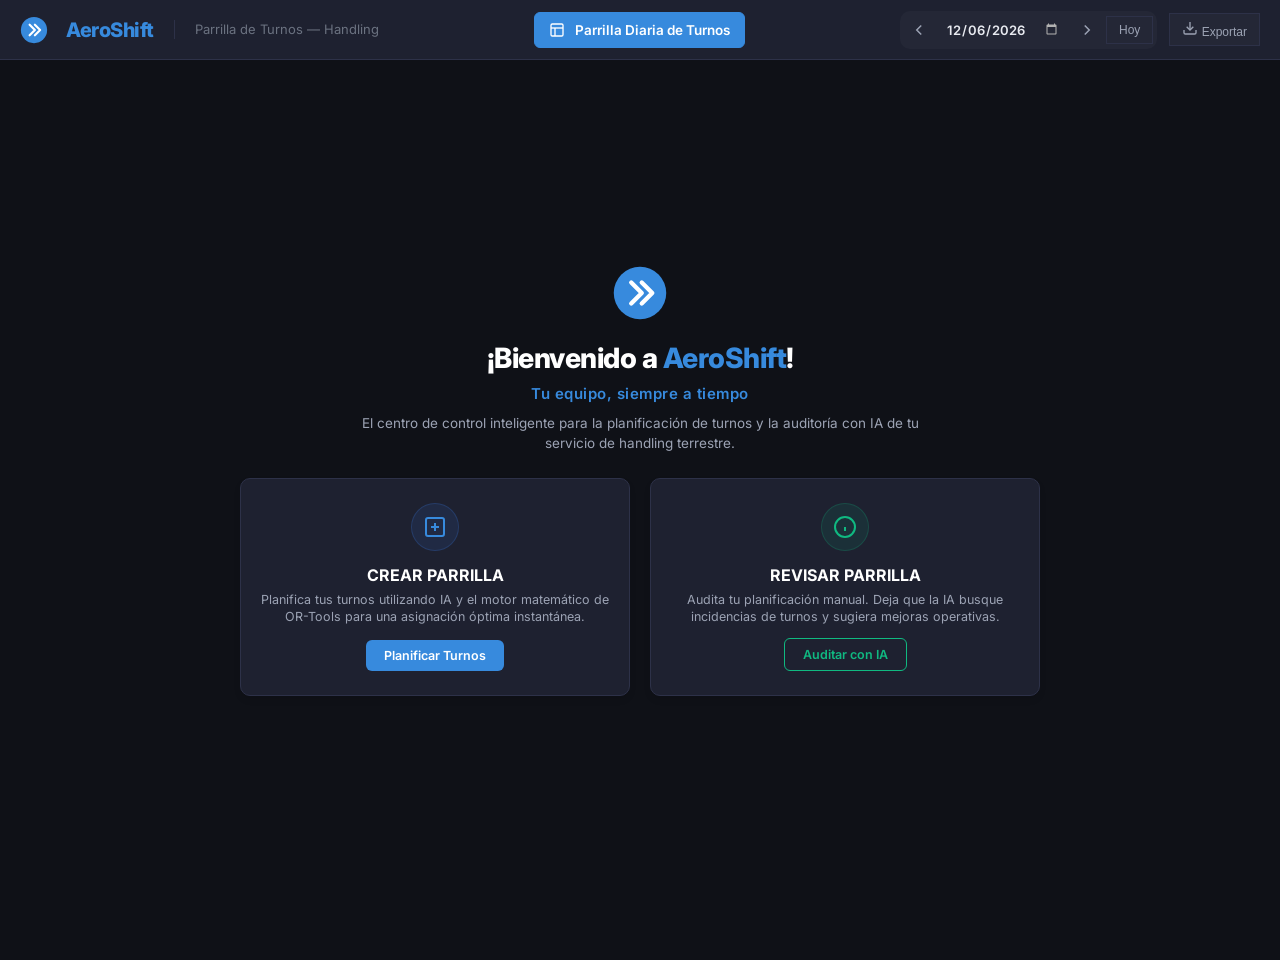
==== index.html @ bf9122d9 "Orden real en Embarques e informes en zigzag" ====
<!DOCTYPE html>
<html lang="es">
<head>
  <script>
  window.onerror = function(msg, url, line, col, error) {
    // Ignore internal platform/previewer scripts and browser extensions
    if (!url || msg.indexOf('__name') !== -1 || url.indexOf('picker=1') !== -1 || url.indexOf('extension') !== -1) {
      return false; 
    }
    var banner = document.createElement('div');
    banner.style.cssText = 'position:fixed; top:0; left:0; right:0; background:#ef4444; color:white; padding:15px; z-index:9999; font-family:monospace; font-size:12px; text-align:left; border-bottom:3px solid #b91c1c; box-shadow:0 4px 10px rgba(0,0,0,0.3);';
    banner.innerHTML = '<strong>AeroShift JS Error:</strong> ' + msg + '<br><small>Archivo: ' + url + ' | Línea: ' + line + ' | Col: ' + col + '</small>';
    document.body.appendChild(banner);
    return false;
  };
</script>
  <meta charset="UTF-8">
  <meta name="viewport" content="width=device-width, initial-scale=1.0">
  <title>AeroShift — Parrilla de Turnos Handling</title>
  <link rel="stylesheet" href="style.css?v=86">
  <link href="https://fonts.googleapis.com/css2?family=Inter:wght@300;400;500;600;700;800&display=swap" rel="stylesheet">
  <style>
    .tooltip-container {
      position: relative;
      display: inline-block;
    }
    .tooltip-box {
      visibility: hidden;
      width: 240px;
      background-color: #161616;
      color: #e0e0e0;
      text-align: left;
      border: 1px solid #2d2d2d;
      border-radius: 6px;
      padding: 12px;
      position: absolute;
      z-index: 100;
      top: 135%; /* Se despliega hacia abajo para que el overflow no lo corte */
      left: 50%;
      transform: translateX(-50%);
      opacity: 0;
      transition: opacity 0.2s, visibility 0.2s;
      box-shadow: 0 10px 25px rgba(0,0,0,0.5);
      font-family: 'Inter', sans-serif;
      font-size: 11px;
      line-height: 1.5;
      font-weight: normal;
      text-transform: none;
      letter-spacing: normal;
    }
    .tooltip-box::after {
      content: "";
      position: absolute;
      bottom: 100%; /* La flecha apunta hacia arriba */
      left: 50%;
      margin-left: -6px;
      border-width: 6px;
      border-style: solid;
      border-color: transparent transparent #161616 transparent;
    }
    .tooltip-container:hover .tooltip-box {
      visibility: visible;
      opacity: 1;
    }
    /* Estilos definitivos para corregir letras blancas sobre fondo blanco en desplegables */
    select option {
      background: #161616 !important;
      color: #ffffff !important;
    }
  
</style>
</head>
<body>
  <!-- HEADER -->
  <header class="header">
    <div class="header-left">
      <div class="logo" onclick="switchView('inicio')" style="cursor: pointer;" title="Volver al inicio">
        <svg width="28" height="28" viewBox="0 0 64 64" fill="none" style="vertical-align: middle;">
          <circle cx="32" cy="32" r="30" fill="var(--primary)"/>
          <path d="M22 20L34 32L22 44" stroke="white" stroke-width="5" stroke-linecap="round" stroke-linejoin="round"/>
          <path d="M34 20L46 32L34 44" stroke="white" stroke-width="5" stroke-linecap="round" stroke-linejoin="round"/>
        </svg>
        <h1 style="margin-left: 8px;">AeroShift</h1>
      </div>
      <span class="subtitle">Parrilla de Turnos — Handling</span>
    </div>

    <!-- CENTRAL NAV TABS INSIDE HEADER -->
    <div class="header-center">
      <button class="nav-tab active" id="tabParrilla" onclick="switchView('parrilla')">
        <svg width="16" height="16" viewBox="0 0 24 24" fill="none" stroke="currentColor" stroke-width="2" style="display:inline-block; vertical-align:middle; margin-right:4px;"><rect x="3" y="3" width="18" height="18" rx="2" ry="2"/><line x1="3" y1="9" x2="21" y2="9"/><line x1="9" y1="21" x2="9" y2="9"/></svg>
        Parrilla Diaria de Turnos
      </button>
    </div>

    <div class="header-right">
      <div class="date-nav">
        <button class="btn-icon" onclick="changeDate(-1)" title="Día anterior">
          <svg width="18" height="18" viewBox="0 0 24 24" fill="none" stroke="currentColor" stroke-width="2"><path d="M15 18l-6-6 6-6"/></svg>
        </button>
        <input type="date" id="currentDate" onchange="renderSchedule()">
        <button class="btn-icon" onclick="changeDate(1)" title="Día siguiente">
          <svg width="18" height="18" viewBox="0 0 24 24" fill="none" stroke="currentColor" stroke-width="2"><path d="M9 18l6-6-6-6"/></svg>
        </button>
        <button class="btn-sm btn-secondary" onclick="setToday()">Hoy</button>
      </div>
      <button class="btn-sm btn-secondary" onclick="exportCSV()" title="Exportar a CSV">
        <svg width="16" height="16" viewBox="0 0 24 24" fill="none" stroke="currentColor" stroke-width="2"><path d="M21 15v4a2 2 0 01-2 2H5a2 2 0 01-2-2v-4"/><polyline points="7 10 12 15 17 10"/><line x1="12" y1="15" x2="12" y2="3"/></svg>
        Exportar
      </button>
    </div>
  </header>

  <!-- WELCOME PORTAL -->
  <div class="app-layout" id="viewInicio" style="display: flex; align-items: center; justify-content: center; height: calc(100vh - var(--header-height)); margin-top: var(--header-height); padding: 24px 40px; background: var(--bg-body); overflow: hidden;">
    <div class="welcome-container" style="max-width: 800px; text-align: center; display: flex; flex-direction: column; gap: 16px; width: 100%;">
      <div class="welcome-logo-badge" style="margin-bottom: 0px;">
        <svg width="56" height="56" viewBox="0 0 64 64" fill="none" style="display: block; margin: 0 auto;">
          <circle cx="32" cy="32" r="30" fill="var(--primary)"/>
          <path d="M22 20L34 32L22 44" stroke="white" stroke-width="5" stroke-linecap="round" stroke-linejoin="round"/>
          <path d="M34 20L46 32L34 44" stroke="white" stroke-width="5" stroke-linecap="round" stroke-linejoin="round"/>
        </svg>
      </div>
      <div class="welcome-header">
        <h2 style="font-size: 28px; font-weight: 800; color: #fff; margin-bottom: 4px; letter-spacing: -0.5px;">¡Bienvenido a <span style="color: var(--primary);">AeroShift</span>!</h2>
        <div class="welcome-slogan" style="font-size: 15px; font-weight: 600; color: var(--primary); margin-bottom: 8px; letter-spacing: 0.5px;">Tu equipo, siempre a tiempo</div>
        <p style="color: #9ca3b4; font-size: 13.5px; max-width: 580px; margin: 0 auto; line-height: 1.5;">El centro de control inteligente para la planificación de turnos y la auditoría con IA de tu servicio de handling terrestre.</p>
      </div>
      
      <div class="welcome-options" style="display: flex; gap: 20px; width: 100%; margin-top: 8px;">
        <!-- OPCIÓN 1: CREAR -->
        <div class="welcome-card" onclick="switchView('extractor-preview')" style="flex: 1; background: var(--bg-card); border: 1px solid var(--border); border-radius: 10px; padding: 24px 20px; cursor: pointer; transition: all 0.2s ease; display: flex; flex-direction: column; align-items: center; gap: 12px; text-align: center; box-shadow: 0 4px 6px rgba(0,0,0,0.1);">
          <div class="welcome-card-icon" style="width: 48px; height: 48px; background: rgba(59, 130, 246, 0.1); color: var(--primary); border-radius: 50%; display: flex; align-items: center; justify-content: center; border: 1px solid rgba(59, 130, 246, 0.2);">
            <svg width="24" height="24" viewBox="0 0 24 24" fill="none" stroke="currentColor" stroke-width="2" style="stroke:var(--primary);">
              <rect x="3" y="3" width="18" height="18" rx="2" ry="2"/>
              <line x1="12" y1="8" x2="12" y2="16"/>
              <line x1="8" y1="12" x2="16" y2="12"/>
            </svg>
          </div>
          <div>
            <h3 style="font-size: 16px; font-weight: 700; color: #fff; margin-bottom: 4px;">CREAR PARRILLA</h3>
            <p style="color: #9ca3b4; font-size: 12.5px; line-height: 1.4;">Planifica tus turnos utilizando IA y el motor matemático de OR-Tools para una asignación óptima instantánea.</p>
          </div>
          <button class="btn btn-primary" style="margin-top: auto; padding: 8px 18px; font-size: 12.5px; font-weight: 600;">Planificar Turnos</button>
        </div>
        
        <!-- OPCIÓN 2: REVISAR -->
        <div class="welcome-card" onclick="switchView('ia')" style="flex: 1; background: var(--bg-card); border: 1px solid var(--border); border-radius: 10px; padding: 24px 20px; cursor: pointer; transition: all 0.2s ease; display: flex; flex-direction: column; align-items: center; gap: 12px; text-align: center; box-shadow: 0 4px 6px rgba(0,0,0,0.1);">
          <div class="welcome-card-icon" style="width: 48px; height: 48px; background: rgba(16, 185, 129, 0.1); color: #10b981; border-radius: 50%; display: flex; align-items: center; justify-content: center; border: 1px solid rgba(16, 185, 129, 0.2);">
            <svg width="24" height="24" viewBox="0 0 24 24" fill="none" stroke="currentColor" stroke-width="2" style="stroke:#10b981;">
              <circle cx="12" cy="12" r="10"/>
              <line x1="12" y1="16" x2="12" y2="12"/>
              <line x1="12" y1="8" x2="12.01" y2="8"/>
            </svg>
          </div>
          <div>
            <h3 style="font-size: 16px; font-weight: 700; color: #fff; margin-bottom: 4px;">REVISAR PARRILLA</h3>
            <p style="color: #9ca3b4; font-size: 12.5px; line-height: 1.4;">Audita tu planificación manual. Deja que la IA busque incidencias de turnos y sugiera mejoras operativas.</p>
          </div>
          <button class="btn btn-secondary" style="margin-top: auto; padding: 8px 18px; font-size: 12.5px; font-weight: 600; border-color: #10b981; color: #10b981; background:transparent;">Auditar con IA</button>
        </div>
      </div>
    </div>
  </div>

  <!-- SELECCIÓN DE MÉTODO DE CREACIÓN (CREAR PARRILLA) -->
  <div class="app-layout" id="viewMetodoCreacion" style="display: none; align-items: center; justify-content: center; height: calc(100vh - var(--header-height)); margin-top: var(--header-height); padding: 24px 40px; background: var(--bg-body); overflow: hidden;">
    <div class="welcome-container" style="max-width: 800px; text-align: center; display: flex; flex-direction: column; gap: 20px; width: 100%;">
      <!-- Botón para volver atrás -->
      <button onclick="switchView('inicio')" style="background: none; border: none; color: var(--text-muted); cursor: pointer; display: inline-flex; align-items: center; gap: 6px; font-size: 13px; font-weight: 500; align-self: flex-start; transition: color 0.2s;" onmouseover="this.style.color='#fff'" onmouseout="this.style.color='var(--text-muted)'">
        <svg width="16" height="16" viewBox="0 0 24 24" fill="none" stroke="currentColor" stroke-width="2" style="display:inline-block; vertical-align:middle; stroke:currentColor;"><line x1="19" y1="12" x2="5" y2="12"/><polyline points="12 19 5 12 12 5"/></svg>
        Volver al inicio
      </button>

      <div class="welcome-header">
        <h2 style="font-size: 26px; font-weight: 800; color: #fff; margin-bottom: 4px; letter-spacing: -0.5px;">¿Cómo deseas crear tu parrilla hoy?</h2>
        <p style="color: var(--text-muted); font-size: 13.5px; max-width: 600px; margin: 0 auto; line-height: 1.5;">Selecciona el método de entrada de datos para configurar tus vuelos y horarios de hoy.</p>
      </div>
      
      <div class="welcome-options" style="display: flex; gap: 20px; width: 100%;">
        <!-- OPCIÓN A: SUBIR ARCHIVO -->
        <div class="welcome-card" style="flex: 1; background: var(--bg-card); border: 1px solid var(--border); border-radius: 10px; padding: 24px 20px; display: flex; flex-direction: column; align-items: center; gap: 12px; text-align: center; box-shadow: 0 4px 6px rgba(0,0,0,0.1); position: relative; overflow: hidden;">
          <div class="welcome-card-icon" style="width: 48px; height: 48px; background: rgba(55, 138, 221, 0.1); color: var(--primary); border-radius: 50%; display: flex; align-items: center; justify-content: center; border: 1px solid rgba(55, 138, 221, 0.2);">
            <svg width="24" height="24" viewBox="0 0 24 24" fill="none" stroke="currentColor" stroke-width="2" style="stroke:var(--primary);">
              <path d="M21 15v4a2 2 0 01-2 2H5a2 2 0 01-2-2v-4"/>
              <polyline points="17 8 12 3 7 8"/>
              <line x1="12" y1="3" x2="12" y2="15"/>
            </svg>
          </div>
          <div>
            <h3 style="font-size: 16px; font-weight: 700; color: #fff; margin-bottom: 4px;">SUBIR ARCHIVO</h3>
            <p style="color: var(--text-muted); font-size: 12.5px; line-height: 1.4;">Carga un cuadrante o programación. Soporta formatos de Excel (.xlsx, .xls), PDF, CSV o capturas de imagen.</p>
          </div>
          
          <!-- Botón o Input file real pero estilizado -->
          <label class="btn btn-primary" style="margin-top: auto; padding: 8px 18px; font-size: 12.5px; font-weight: 600; cursor: pointer; display: inline-block;">
            Subir archivo
            <input type="file" id="scheduleFileInput" accept=".xlsx, .xls, .csv, .pdf, .png, .jpg, .jpeg" multiple onchange="handleScheduleFileUpload(event)" style="display: none;">
          </label>
        </div>
        
        <!-- OPCIÓN B: MANUAL -->
        <div class="welcome-card" onclick="switchView('parrilla')" style="flex: 1; background: var(--bg-card); border: 1px solid var(--border); border-radius: 10px; padding: 24px 20px; cursor: pointer; transition: all 0.2s ease; display: flex; flex-direction: column; align-items: center; gap: 12px; text-align: center; box-shadow: 0 4px 6px rgba(0,0,0,0.1);">
          <div class="welcome-card-icon" style="width: 48px; height: 48px; background: rgba(245, 158, 11, 0.1); color: #f59e0b; border-radius: 50%; display: flex; align-items: center; justify-content: center; border: 1px solid rgba(245, 158, 11, 0.2);">
            <svg width="24" height="24" viewBox="0 0 24 24" fill="none" stroke="currentColor" stroke-width="2" style="stroke:#f59e0b;">
              <path d="M12 20h9"/>
              <path d="M16.5 3.5a2.121 2.121 0 0 1 3 3L7 19l-4 1 1-4L16.5 3.5z"/>
            </svg>
          </div>
          <div>
            <h3 style="font-size: 16px; font-weight: 700; color: #fff; margin-bottom: 4px;">CREACIÓN MANUAL</h3>
            <p style="color: var(--text-muted); font-size: 12.5px; line-height: 1.4;">Planifica el día desde cero de forma tradicional. Define tus agentes, añade embarques uno a uno y arrástralos a la cuadrícula con total precisión.</p>
          </div>
          <button class="btn btn-secondary" style="margin-top: auto; padding: 8px 18px; font-size: 12.5px; font-weight: 600; border-color: #f59e0b; color: #f59e0b; background:transparent;">Asignación Manual</button>
        </div>
      </div>
    </div>
  </div>

    <!-- WEB 3: PREVISUALIZACIÓN Y VALIDACIÓN — DISEÑO DOBLE RECTÁNGULO CON SCROLL -->
  <div class="app-layout" id="viewExtractorPreview" style="display: none; padding: 16px 12px 12px 12px; flex-direction: column; gap: 12px; overflow-y: auto; height: calc(100vh - var(--header-height)); margin-top: var(--header-height); background: var(--bg-body);">
    <!-- BARRA SUPERIOR DE ACCIONES -->
    <div style="display: flex; justify-content: space-between; align-items: center; background: var(--bg-card); border: 1px solid var(--border); border-radius: 8px; padding: 16px 24px; box-shadow: 0 4px 10px rgba(0,0,0,0.15); flex-shrink: 0;">
      <div style="text-align: left;">
        <h2 style="font-size: 20px; font-weight: 800; color: #fff; margin: 0; display: flex; align-items: center; gap: 10px;">
          <svg width="24" height="24" viewBox="0 0 24 24" fill="none" stroke="var(--primary)" stroke-width="2.5" style="stroke: var(--primary); display:inline-block; vertical-align:middle;"><path d="M14 2H6a2 2 0 0 0-2 2v16a2 2 0 0 0 2 2h12a2 2 0 0 0 2-2V8z"/><polyline points="14 2 14 8 20 8"/><line x1="16" y1="13" x2="8" y2="13"/><line x1="16" y1="17" x2="8" y2="17"/><polyline points="10 9 9 9 8 9"/></svg>
          Validación de Programación IA
        </h2>
        <p style="color: var(--text-secondary); font-size: 13px; margin: 4px 0 0 0;">Verifica que los turnos del personal y los embarques coincidan con tus capturas originales antes de importarlos.</p>
      </div>
      <div style="display: flex; gap: 16px; align-items: center;">
        <!-- Selector de Modelo de IA en la cabecera (Cerebro IA de Extracción) -->
        <div style="display: flex; flex-direction: column; gap: 4px; text-align: left;">
          <label for="backendModel" style="font-size: 11px; font-weight: 700; color: #9CA3B4; text-transform: uppercase; letter-spacing: 0.5px;">Cerebro IA de Extracción</label>
          <select id="backendModel" style="padding: 6px 12px; border: 1px solid var(--border); border-radius: 6px; background: var(--bg-body); color: #fff; cursor: pointer; font-family: inherit; font-size: 12px; font-weight: 600; width: 230px; box-shadow: inset 0 1px 3px rgba(0,0,0,0.2); outline: none;">
            <option value="gpt-5.6-luna" selected>GPT-5.6 Luna — OpenAI</option>
            <option value="deepseek-v4-flash-vision-exp">DeepSeek V4 Flash Vision</option>
          </select>
        </div>

        <button class="btn" onclick="openValidationParametersModal()" style="font-weight: 700; padding: 10px 16px; display: flex; align-items: center; gap: 7px; height: 38px; margin-top: 15px; white-space: nowrap; background: transparent; border: 1px solid #555; color: #d1d5db; transition: all 0.15s;" onmouseover="hoverBotonParams(this)" onmouseout="this.style.background='transparent'; actualizarEstadoBotonParams()" aria-label="Configurar parámetros de validación" id="btnParametrosValidacion">
          <svg width="16" height="16" viewBox="0 0 24 24" fill="none" stroke="currentColor" stroke-width="2" aria-hidden="true">
            <circle cx="12" cy="12" r="3"/><path d="M19.4 15a1.65 1.65 0 0 0 .33 1.82l.06.06a2 2 0 1 1-2.83 2.83l-.06-.06a1.65 1.65 0 0 0-1.82-.33 1.65 1.65 0 0 0-1 1.51V21a2 2 0 1 1-4 0v-.09a1.65 1.65 0 0 0-1.08-1.51 1.65 1.65 0 0 0-1.82.33l-.06.06a2 2 0 1 1-2.83-2.83l.06-.06A1.65 1.65 0 0 0 4.6 15a1.65 1.65 0 0 0-1.51-1H3a2 2 0 1 1 0-4h.09A1.65 1.65 0 0 0 4.6 9a1.65 1.65 0 0 0-.33-1.82l-.06-.06a2 2 0 1 1 2.83-2.83l.06.06A1.65 1.65 0 0 0 9 4.6h.08A1.65 1.65 0 0 0 10 3.09V3a2 2 0 1 1 4 0v.09a1.65 1.65 0 0 0 1 1.51 1.65 1.65 0 0 0 1.82-.33l.06-.06a2 2 0 1 1 2.83 2.83l-.06.06A1.65 1.65 0 0 0 19.4 9v.08A1.65 1.65 0 0 0 20.91 10H21a2 2 0 1 1 0 4h-.09A1.65 1.65 0 0 0 19.4 15z"/>
          </svg>
          Parámetros de Validación
        </button>

        <button id="generateBoardButton" class="btn btn-primary" onclick="validateUploadedData()" style="font-weight: 700; background: var(--success); border-color: var(--success); padding: 10px 24px; display: flex; align-items: center; gap: 8px; height: 38px; margin-top: 15px;">
          <svg width="16" height="16" viewBox="0 0 24 24" fill="none" stroke="currentColor" stroke-width="2.5" style="stroke:currentColor;"><polyline points="20 6 9 17 4 12"/></svg>
          Validar y Generar Parrilla
        </button>
      </div>
    </div>

    <!-- RECTÁNGULO DE ARCHIVOS ADJUNTOS (FULL-WIDTH - CON SCROLL E IMÁGENES) -->
    <div style="background: var(--bg-card); border: 1px solid var(--border); border-radius: 8px; padding: 16px 20px 0px 20px; text-align: left; box-shadow: 0 4px 10px rgba(0,0,0,0.1); width: 100%; flex-shrink: 0; box-sizing: border-box;">
      <h3 style="font-size: 13px; font-weight: 750; color: #fff; margin: 0 0 12px 0; display: flex; align-items: center; gap: 8px; border-bottom: 1px solid var(--border); padding-bottom: 8px; text-transform: uppercase; letter-spacing: 0.5px;">
        <svg width="16" height="16" viewBox="0 0 24 24" fill="none" stroke="var(--primary)" stroke-width="2.5" style="stroke: var(--primary); display:inline-block; vertical-align:middle;"><path d="M22 19a2 2 0 0 1-2 2H4a2 2 0 0 1-2-2V5a2 2 0 0 1 2-2h5l2 3h9a2 2 0 0 1 2 2z"/></svg>
        Archivos Cargados en el Extractor
      </h3>
      <div id="uploadedFilesListPage" style="display: flex; gap: 16px; overflow-x: auto; padding-bottom: 8px; min-height: 120px;">
        <!-- Rellenado dinámicamente por JS con los blobs de tus capturas reales -->
      </div>
    </div>

    <!-- CUADRO DE MANDOS DE DATOS DETECTADOS (COLUMNAS SPLIT) -->
    <div style="display: flex; gap: 16px; width: 100%; margin-top: 0px; align-items: flex-start; flex-shrink: 0; padding-bottom: 12px;">
      
      <!-- RECTÁNGULO 1 (IZQUIERDO): TURNOS DEL PERSONAL CON SCROLL -->
      <div style="flex: 1; display: flex; flex-direction: column; min-height: 500px; flex-shrink: 0;">
        <div id="agentsDropZone" style="background: #121212; border: 2px solid #282828; border-radius: 8px; padding: 10px 20px 0px 20px; display: flex; flex-direction: column; gap: 12px; height: 600px; overflow: hidden; text-align: left; box-shadow: 0 4px 10px rgba(0,0,0,0.15); box-sizing: border-box; font-family: 'Consolas', 'Courier New', monospace; position: relative; transition: border-color .18s, box-shadow .18s;">
          <!-- POP-UP DE SUBIDA DEL CUADRANTE (v5.4): vive DENTRO de su zona -->
          <div id="procPopAgents" class="proc-pop" style="display: none;">
            <div class="proc-pop-card">
              <div class="proc-pop-title" id="procPopTitleAgents">Analizando...</div>
              <div class="proc-pop-fase" id="procPopFaseAgents"></div>
              <div class="proc-pop-bars" id="procPopBarsAgents"></div>
              <button class="proc-pop-cancel" onclick="cancelarSubida('agents')">Cancelar</button>
            </div>
          </div>
          <div style="display: flex; justify-content: space-between; align-items: center; border-bottom: 1px solid #333; padding-bottom: 8px; margin: 0;">
            <h3 id="detectedAgentsTitle" style="font-size: 13.5px; font-weight: 750; color: #fff; margin: 0; display: flex; align-items: center; gap: 8px; text-transform: uppercase; letter-spacing: 0.5px; border-bottom: none;">
              👥 Turnos del Personal
            </h3>
            <div style="display: flex; gap: 8px; align-items: center;">
              <label class="table-header-upload-btn">
                <svg width="12" height="12" viewBox="0 0 24 24" fill="none" stroke="currentColor" stroke-width="2.5" style="stroke: currentColor; vertical-align: middle;">
                  <path d="M21 15v4a2 2 0 01-2 2H5a2 2 0 01-2-2v-4"/>
                  <polyline points="17 8 12 3 7 8"/>
                  <line x1="12" y1="3" x2="12" y2="15"/>
                </svg>
                Subir Turnos
                <input type="file" id="agentsFileInput" accept=".xlsx, .xls, .csv, .pdf, .png, .jpg, .jpeg" onchange="handleAgentsFileUpload(event)" style="display: none;">
              </label>
              <button onclick="clearDetectedAgents()" title="Limpiar turnos" aria-label="Limpiar turnos" style="background: #121212; border: 1px solid #ff4444; color: #ff4444; width: 38px; height: 38px; padding: 0; border-radius: 4px; cursor: pointer; font-size: 16px; font-family: 'Inter', -apple-system, BlinkMacSystemFont, sans-serif; font-weight: 700; display: flex; align-items: center; justify-content: center; transition: all 0.15s; margin: 0;" onmouseover="this.style.background='rgba(255,68,68,0.1)'" onmouseout="this.style.background='#121212'">
                🗑️
              </button>
              <button onclick="downloadExtractionXlsx('agents')" title="Descargar turnos en Excel" aria-label="Descargar turnos en Excel" style="background: #121212; border: 1px solid #555; color: #aaa; width: 38px; height: 38px; padding: 0; border-radius: 4px; cursor: pointer; font-size: 22px; line-height: 1; font-family: 'Inter', -apple-system, BlinkMacSystemFont, sans-serif; font-weight: 700; display: flex; align-items: center; justify-content: center; transition: all 0.15s; margin: 0;" onmouseover="this.style.background='rgba(255,255,255,0.06)'; this.style.color='#fff'" onmouseout="this.style.background='#121212'; this.style.color='#aaa'">
                ⇩
              </button>
              <button id="reviewAgentsButton" onclick="markQuadrantReviewed('agents')" title="Marcar Turnos del Personal como revisado" aria-label="Marcar Turnos del Personal como revisado" style="background:#121212; border:1px solid #10b981; color:#fff; width:38px; height:38px; padding:0; border-radius:4px; cursor:pointer; font-size:19px; font-weight:900; display:flex; align-items:center; justify-content:center; transition:all .15s;">✓</button>
            </div>
          </div>
          <div style="flex: 1; min-height: 0; overflow-y: auto; padding-right: 4px; box-sizing: border-box;">
            <table style="width: 100%; border-collapse: separate; border-spacing: 0; color: #9ca3b4; font-size: 12.5px;">
              <thead>
                <tr style="color: #9ca3b4; font-weight: 700; text-transform: uppercase;">
                  <th style="padding: 10px 4px; text-align: left; position: sticky; top: 0; background: #121212; z-index: 5; border-top: 2px double #444; border-bottom: 2px double #444; width: 100px;">AGENTE</th>
                  <th style="padding: 10px 4px; text-align: left; width: 160px; position: sticky; top: 0; background: #121212; z-index: 5; border-top: 2px double #444; border-bottom: 2px double #444;">HORARIO</th>
                  <th style="padding: 10px 4px; text-align: left; width: 65px; position: sticky; top: 0; background: #121212; z-index: 5; border-top: 2px double #444; border-bottom: 2px double #444;">ROL</th>
                  <th style="padding: 10px 4px; text-align: center; width: 85px; position: sticky; top: 0; background: #121212; z-index: 5; border-top: 2px double #444; border-bottom: 2px double #444;">
                    <div class="tooltip-container">
                      COBERTURA <span style="color: var(--primary); font-size: 10px; font-weight: bold; background: rgba(55,138,221,0.15); border-radius: 50%; width: 14px; height: 14px; display: inline-block; text-align: center; line-height: 14px; margin-left: 2px; vertical-align: middle;">i</span>
                      <div class="tooltip-box">
                        <strong style="color: var(--primary); font-size: 11px; display: block; margin-bottom: 4px;">Especialidad Cobertura</strong>
                        IMPORTANTE señalar si el CSA cuenta con especialidad en otro departamento para cubrir descansos o imprevistos de OPS, TKT o LL.
                      </div>
                    </div>
                  </th>
                  <th style="padding: 10px 4px; text-align: center; width: 75px; position: sticky; top: 0; background: #121212; z-index: 5; border-top: 2px double #444; border-bottom: 2px double #444;">
                    <div class="tooltip-container">
                      EXCL <span style="color: var(--primary); font-size: 10px; font-weight: bold; background: rgba(55,138,221,0.15); border-radius: 50%; width: 14px; height: 14px; display: inline-block; text-align: center; line-height: 14px; margin-left: 2px; vertical-align: middle;">i</span>
                      <div class="tooltip-box">
                        <strong style="color: var(--primary); font-size: 11px; display: block; margin-bottom: 4px;">Exclusión de Turno</strong>
                        Marcar si este CSA está de baja o si prefieres que cubra otras tareas.
                      </div>
                    </div>
                  </th>
                  <th style="padding: 10px 4px; text-align: center; width: 80px; position: sticky; top: 0; background: #121212; z-index: 5; border-top: 2px double #444; border-bottom: 2px double #444;">ACCIONES</th>
                </tr>
              </thead>
              <tbody id="detectedAgentsBody" style="color: var(--text-secondary); line-height: 1.6;">
                <!-- Rellenado dinámicamente por JS -->
              </tbody>
            </table>
          </div>
        </div>
      </div>

      <!-- RECTÁNGULO 2 (DERECHO): PARRILLA DE VUELOS CON SCROLL -->
      <div style="flex: 1; display: flex; flex-direction: column; min-height: 500px; flex-shrink: 0;">
        <div id="flightsDropZone" style="background: #121212; border: 2px solid #282828; border-radius: 8px; padding: 10px 20px 0px 20px; display: flex; flex-direction: column; gap: 12px; height: 600px; overflow: hidden; text-align: left; box-shadow: 0 4px 10px rgba(0,0,0,0.15); box-sizing: border-box; font-family: 'Consolas', 'Courier New', monospace; position: relative; transition: border-color .18s, box-shadow .18s;">
          <!-- POP-UP DE SUBIDA DEL CUADRANTE (v5.4): vive DENTRO de su zona -->
          <div id="procPopFlights" class="proc-pop" style="display: none;">
            <div class="proc-pop-card">
              <div class="proc-pop-title" id="procPopTitleFlights">Analizando...</div>
              <div class="proc-pop-fase" id="procPopFaseFlights"></div>
              <div class="proc-pop-bars" id="procPopBarsFlights"></div>
              <button class="proc-pop-cancel" onclick="cancelarSubida('flights')">Cancelar</button>
            </div>
          </div>
          <div style="display: flex; justify-content: space-between; align-items: center; border-bottom: 1px solid #333; padding-bottom: 8px; margin: 0;">
            <h3 id="detectedFlightsTitle" style="font-size: 13.5px; font-weight: 750; color: #fff; margin: 0; display: flex; align-items: center; gap: 8px; text-transform: uppercase; letter-spacing: 0.5px; border-bottom: none;">
              ✈️ Parrilla de Vuelos
            </h3>
            <div style="display: flex; gap: 8px; align-items: center;">
              <label class="table-header-upload-btn">
                <svg width="12" height="12" viewBox="0 0 24 24" fill="none" stroke="currentColor" stroke-width="2.5" style="stroke: currentColor; vertical-align: middle;">
                  <path d="M21 15v4a2 2 0 01-2 2H5a2 2 0 01-2-2v-4"/>
                  <polyline points="17 8 12 3 7 8"/>
                  <line x1="12" y1="3" x2="12" y2="15"/>
                </svg>
                Subir Vuelos
                <input type="file" id="flightsFileInput" accept=".xlsx, .xls, .csv, .pdf, .png, .jpg, .jpeg" onchange="handleFlightsFileUpload(event)" style="display: none;">
              </label>
              <button onclick="clearDetectedFlights()" title="Limpiar vuelos" aria-label="Limpiar vuelos" style="background: #121212; border: 1px solid #ff4444; color: #ff4444; width: 38px; height: 38px; padding: 0; border-radius: 4px; cursor: pointer; font-size: 16px; font-family: 'Inter', -apple-system, BlinkMacSystemFont, sans-serif; font-weight: 700; display: flex; align-items: center; justify-content: center; transition: all 0.15s; margin: 0;" onmouseover="this.style.background='rgba(255,68,68,0.1)'" onmouseout="this.style.background='#121212'">
                🗑️
              </button>
              <button onclick="downloadExtractionXlsx('flights')" title="Descargar vuelos en Excel" aria-label="Descargar vuelos en Excel" style="background: #121212; border: 1px solid #555; color: #aaa; width: 38px; height: 38px; padding: 0; border-radius: 4px; cursor: pointer; font-size: 22px; line-height: 1; font-family: 'Inter', -apple-system, BlinkMacSystemFont, sans-serif; font-weight: 700; display: flex; align-items: center; justify-content: center; transition: all 0.15s; margin: 0;" onmouseover="this.style.background='rgba(255,255,255,0.06)'; this.style.color='#fff'" onmouseout="this.style.background='#121212'; this.style.color='#aaa'">
                ⇩
              </button>
              <button id="reviewFlightsButton" onclick="markQuadrantReviewed('flights')" title="Marcar Parrilla de Vuelos como revisada" aria-label="Marcar Parrilla de Vuelos como revisada" style="background:#121212; border:1px solid #10b981; color:#fff; width:38px; height:38px; padding:0; border-radius:4px; cursor:pointer; font-size:19px; font-weight:900; display:flex; align-items:center; justify-content:center; transition:all .15s;">✓</button>
            </div>
          </div>
          <div style="flex: 1; min-height: 0; overflow-y: auto; padding-right: 4px; box-sizing: border-box;">
            <table style="width: 100%; border-collapse: separate; border-spacing: 0; color: #9ca3b4; font-size: 12.5px;">
              <thead>
                <tr style="color: #9ca3b4; font-weight: 700; text-transform: uppercase;">
                  <th style="padding: 10px 4px; text-align: left; width: 35px; position: sticky; top: 0; background: #121212; z-index: 5; border-top: 2px double #444; border-bottom: 2px double #444;">Nº</th>
                  <th style="padding: 10px 4px; text-align: left; width: 50px; position: sticky; top: 0; background: #121212; z-index: 5; border-top: 2px double #444; border-bottom: 2px double #444;">DEST</th>
                  <th style="padding: 10px 4px; text-align: left; width: 80px; position: sticky; top: 0; background: #121212; z-index: 5; border-top: 2px double #444; border-bottom: 2px double #444;">VUELO</th>
                  <th style="padding: 10px 4px; text-align: left; width: 70px; position: sticky; top: 0; background: #121212; z-index: 5; border-top: 2px double #444; border-bottom: 2px double #444;">APERTU</th>
                  <th style="padding: 10px 4px; text-align: left; position: sticky; top: 0; background: #121212; z-index: 5; border-top: 2px double #444; border-bottom: 2px double #444;">
                    <div class="tooltip-container">
                      AGENTES <span style="color: var(--primary); font-size: 10px; font-weight: bold; background: rgba(55,138,221,0.15); border-radius: 50%; width: 14px; height: 14px; display: inline-block; text-align: center; line-height: 14px; margin-left: 2px; vertical-align: middle;">i</span>
                      <div class="tooltip-box">
                        <strong style="color: var(--primary); font-size: 11px; display: block; margin-bottom: 4px;">Asignación Forzada</strong>
                        Escribe el nombre de un agente específico únicamente si quieres forzar a que realice este embarque.
                      </div>
                    </div>
                  </th>
                  <th style="padding: 10px 4px; text-align: left; width: 70px; position: sticky; top: 0; background: #121212; z-index: 5; border-top: 2px double #444; border-bottom: 2px double #444;">EMB</th>
                  <th style="padding: 10px 4px; text-align: left; width: 70px; position: sticky; top: 0; background: #121212; z-index: 5; border-top: 2px double #444; border-bottom: 2px double #444;">STD</th>
                  <th style="padding: 10px 4px; text-align: left; width: 55px; position: sticky; top: 0; background: #121212; z-index: 5; border-top: 2px double #444; border-bottom: 2px double #444;">PAX</th>
                  <th style="padding: 10px 4px; text-align: center; width: 85px; position: sticky; top: 0; background: #121212; z-index: 5; border-top: 2px double #444; border-bottom: 2px double #444;">ACCIONES</th>
                </tr>
              </thead>
              <tbody id="detectedFlightsBody" style="line-height: 1.6;">
                <!-- Rellenado dinámicamente por JS -->
              </tbody>
            </table>
          </div>
        </div>
      </div>

    </div>
  </div>

<!-- MAIN LAYOUT -->
  <div class="app-layout" id="viewParrilla" style="display: none;">
    <!-- SIDEBAR LEFT: AGENTS -->
    <aside class="sidebar sidebar-agents">
      <div class="sidebar-header">
        <h2>
          <svg width="18" height="18" viewBox="0 0 24 24" fill="none" stroke="currentColor" stroke-width="2"><path d="M17 21v-2a4 4 0 00-4-4H5a4 4 0 00-4-4v2"/><circle cx="9" cy="7" r="4"/><path d="M23 21v-2a4 4 0 00-3-3.87"/><path d="M16 3.13a4 4 0 010 7.75"/></svg>
          Agentes
        </h2>
      </div>
      <div class="sidebar-content" id="agentList">
        <!-- Agentes se renderizan aquí -->
      </div>
    </aside>

    <!-- MAIN: SCHEDULE TABLE -->
    <main class="main-content">
      <!-- SHIFT TABS -->
      <div class="shift-tabs">
        <button class="btn-vista" id="btnVistaDescansos" onclick="cambiarVistaInformes('descansos')">😴 Descansos</button>
        <button class="btn-vista" id="btnVistaEmbarques" onclick="cambiarVistaInformes('embarques')">✈️ Embarques</button>
        <span style="margin-left:auto; display:flex; align-items:center; gap:6px;">
          <span style="font-size:11px; color:#9CA3B4; letter-spacing:.5px;">VISTA</span>
          <button class="btn-vista active" id="btnVistaVertical" onclick="cambiarVistaParrilla('vertical')">▦ Vertical</button>
          <button class="btn-vista" id="btnVistaHorizontal" onclick="cambiarVistaParrilla('horizontal')">▤ Horizontal</button>
          <button onclick="descargarParrilla()" aria-label="Descargar en Excel lo que estés viendo" style="background: #9CA3B4; border: 1px solid #999999; color: #ffffff; width: 38px; height: 38px; padding: 0; border-radius: 4px; cursor: pointer; font-size: 22px; line-height: 1; font-family: 'Inter', -apple-system, BlinkMacSystemFont, sans-serif; font-weight: 700; display: flex; align-items: center; justify-content: center; transition: all 0.15s; margin: 0;" onmouseover="this.style.background='#378add'; this.style.color='#fff'; this.style.borderColor='#378add'" onmouseout="this.style.background='#9CA3B4'; this.style.color='#fff'; this.style.borderColor='#999999'">
            ⇩
          </button>
        </span>
        <button class="btn btn-primary" onclick="abrirInforme()" style="margin-left:10px; height:38px; padding:0 16px; font-size:12px; font-weight:700;">📋 Informe</button>
      </div>

      <!-- SCHEDULE GRID -->
      <div class="schedule-wrapper">
        <div class="schedule-container" id="scheduleContainer">
          <table class="schedule-table parrilla-vertical" id="scheduleTable">
            <thead id="scheduleHead"></thead>
            <tbody id="scheduleBody"></tbody>
          </table>
        </div>
      </div>
      <div id="panelInformes" style="display:none; background:#121212; border:1px solid #2d3148; border-radius:8px; padding:16px 20px; overflow:auto;"></div>

      <!-- STATS BAR -->
      <div class="stats-bar" id="statsBar">
        <div class="stat">
          <span class="stat-label">Agentes activos</span>
          <span class="stat-value" id="statAgents">0</span>
        </div>
        <div class="stat">
          <span class="stat-label">Embarques asignados</span>
          <span class="stat-value" id="statAssigned">0</span>
        </div>
        <div class="stat">
          <span class="stat-label">Sin asignar</span>
          <span class="stat-value" id="statUnassigned">0</span>
        </div>
        <div class="stat">
          <span class="stat-label">Vuelos totales</span>
          <span class="stat-value" id="statFlights">0</span>
        </div>
      </div>
    </main>

    <!-- SIDEBAR RIGHT: FLIGHTS -->
    <aside class="sidebar sidebar-flights">
      <div class="sidebar-header">
        <h2>
          <svg width="18" height="18" viewBox="0 0 24 24" fill="none" stroke="currentColor" stroke-width="2"><path d="M17.8 19.2L16 11l3.5-3.5C21 6 21.5 4 21 3c-1-.5-3 0-4.5 1.5L13 8 4.8 6.2c-.5-.1-.9.1-1.1.5l-.3.5c-.2.4-.1.8.3 1.1L9 12l-2 3H4l-1 1 3 2 2 3 1-1v-3l3-2 3.5 5.3c.3.4.7.5 1.1.3l.5-.3c.4-.2.5-.6.5-1.1z"/></svg>
          Embarques
        </h2>
        <button class="btn-icon btn-add" onclick="openModal('flightModal')" title="Añadir embarque">
          <svg width="20" height="20" viewBox="0 0 24 24" fill="none" stroke="currentColor" stroke-width="2"><line x1="12" y1="5" x2="12" y2="19"/><line x1="5" y1="12" x2="19" y2="12"/></svg>
        </button>
      </div>
      <div class="sidebar-content" id="flightList">
        <!-- Embarques se renderizan aquí -->
      </div>
      <div class="sidebar-footer">
        
      </div>
    </aside>
  </div>

  <!-- IA WORKSPACE CONTAINER — EN CONSTRUCCIÓN -->
  <div class="app-layout" id="viewIA" style="display:none; padding:24px; flex-direction:column; align-items:center; justify-content:center; overflow-y:auto; height:calc(100vh - var(--header-height)); margin-top:var(--header-height); background:radial-gradient(circle at 50% 20%, rgba(55,138,221,.09), transparent 42%);">
    <div style="width:min(760px,94vw); background:var(--bg-card); border:1px solid var(--border); border-radius:16px; padding:42px 38px; text-align:center; box-shadow:0 20px 55px rgba(0,0,0,.28); position:relative; overflow:hidden;">
      <div style="position:absolute; width:220px; height:220px; border-radius:50%; background:rgba(55,138,221,.06); top:-125px; right:-80px;"></div>
      <div style="display:inline-flex; align-items:center; gap:7px; padding:6px 11px; border:1px solid rgba(245,158,11,.35); border-radius:999px; background:rgba(245,158,11,.09); color:#f59e0b; font-size:10px; font-weight:800; letter-spacing:.8px; text-transform:uppercase;">Próximamente</div>
      <div style="width:78px; height:78px; margin:24px auto 18px; border-radius:22px; background:linear-gradient(145deg, rgba(55,138,221,.2), rgba(55,138,221,.06)); border:1px solid rgba(55,138,221,.3); display:flex; align-items:center; justify-content:center; color:var(--primary);">
        <svg width="40" height="40" viewBox="0 0 24 24" fill="none" stroke="currentColor" stroke-width="1.7" aria-hidden="true"><path d="M21 15a2 2 0 0 1-2 2H7l-4 4V5a2 2 0 0 1 2-2h14a2 2 0 0 1 2 2z"/><path d="M8 9h8M8 13h5"/></svg>
      </div>
      <h2 style="font-size:27px; color:#fff; margin:0 0 12px;">Auditoría de Parrilla por IA</h2>
      <p style="max-width:590px; margin:0 auto; color:var(--text-secondary); font-size:14px; line-height:1.65;">Estamos diseñando una auditoría clara y fiable para revisar asignaciones, detectar conflictos y explicar cada recomendación antes de aplicarla.</p>
      <div style="display:grid; grid-template-columns:repeat(3,1fr); gap:12px; margin:28px 0; text-align:left;">
        <div style="padding:15px; border:1px solid var(--border); border-radius:9px; background:var(--bg-body);"><strong style="color:#fff; font-size:12px;">Conflictos</strong><p style="color:var(--text-muted); font-size:11px; line-height:1.45; margin:6px 0 0;">Solapamientos y restricciones operativas.</p></div>
        <div style="padding:15px; border:1px solid var(--border); border-radius:9px; background:var(--bg-body);"><strong style="color:#fff; font-size:12px;">Equidad</strong><p style="color:var(--text-muted); font-size:11px; line-height:1.45; margin:6px 0 0;">Distribución y carga de trabajo.</p></div>
        <div style="padding:15px; border:1px solid var(--border); border-radius:9px; background:var(--bg-body);"><strong style="color:#fff; font-size:12px;">Explicaciones</strong><p style="color:var(--text-muted); font-size:11px; line-height:1.45; margin:6px 0 0;">Motivos comprensibles y verificables.</p></div>
      </div>
      <div style="display:flex; justify-content:center; gap:10px;">
        <button class="btn btn-primary" onclick="switchView('inicio')">Volver al inicio</button>
      </div>
    </div>

    <!-- Configuración conservada para el resto de la aplicación; no visible aquí. -->
    <input type="hidden" id="backendUrl" value="https://aeroshift-backend.onrender.com">
    <input type="hidden" id="openaiKey" value="">
    <input type="hidden" id="optMinSep" value="45">
    <input type="checkbox" id="optPreferAirlines" checked style="display:none;">
    <div id="optStatus" style="display:none;"></div>
  </div>

  <!-- MODAL: ADD/EDIT AGENT -->
  <div class="modal-overlay" id="agentModal">
    <div class="modal">
      <div class="modal-header">
        <h3 id="agentModalTitle">Nuevo Agente</h3>
        <button class="btn-icon" onclick="closeModal('agentModal')">
          <svg width="20" height="20" viewBox="0 0 24 24" fill="none" stroke="currentColor" stroke-width="2"><line x1="18" y1="6" x2="6" y2="18"/><line x1="6" y1="6" x2="18" y2="18"/></svg>
        </button>
      </div>
      <div class="modal-body">
        <input type="hidden" id="agentId">
        <div class="form-group">
          <label for="agentName">Nombre completo</label>
          <input type="text" id="agentName" placeholder="Ej: Juan García López">
        </div>
        <div class="form-group">
          <label for="agentInicio">Horario laboral</label>
          <div style="display:flex; align-items:center; gap:8px;">
            🕐 <input type="time" id="agentInicio" style="flex:1;">
            <span style="color:#6b7280;">a</span>
            🕐 <input type="time" id="agentFin" style="flex:1;">
          </div>
          <small style="display:block; margin-top:4px; color:#6b7280; font-size:11px;">Para turno partido (08:00-14:00/16:00-22:00), edítalo en el cuadrante de turnos.</small>
        </div>
        <div class="form-group">
          <label>Departamentos</label>
          <div class="checkbox-group">
            <label class="checkbox-label">
              <input type="checkbox" id="agentDepOPS">
              OPS
            </label>
            <label class="checkbox-label">
              <input type="checkbox" id="agentDepTKT">
              TKT
            </label>
            <label class="checkbox-label">
              <input type="checkbox" id="agentDepLL">
              LL
            </label>
          </div>
        </div>
        <div class="form-group">
          <label for="agentAirline">Aerolínea asignada</label>
          <select id="agentAirline">
            <option value="FR" selected>Ryanair</option>
          </select>
        </div>
      </div>
      <div class="modal-footer">
        <button class="btn btn-secondary" onclick="closeModal('agentModal')">Cancelar</button>
        <button class="btn btn-primary" onclick="saveAgent()">Guardar</button>
      </div>
    </div>
  </div>

  <!-- MODAL: ADD/EDIT FLIGHT -->
  <div class="modal-overlay" id="flightModal">
    <div class="modal">
      <div class="modal-header">
        <h3 id="flightModalTitle">Nuevo Embarque</h3>
        <button class="btn-icon" onclick="closeModal('flightModal')">
          <svg width="20" height="20" viewBox="0 0 24 24" fill="none" stroke="currentColor" stroke-width="2"><line x1="18" y1="6" x2="6" y2="18"/><line x1="6" y1="6" x2="18" y2="18"/></svg>
        </button>
      </div>
      <div class="modal-body">
        <input type="hidden" id="flightId">
        <div class="form-row">
          <div class="form-group">
            <label for="flightAirline">Aerolínea</label>
            <select id="flightAirline">
              <option value="IB">Iberia</option>
              <option value="VY">Vueling</option>
              <option value="UX">Air Europa</option>
              <option value="FR">Ryanair</option>
              <option value="EW">EasyJet</option>
              <option value="LH">Lufthansa</option>
              <option value="AF">Air France</option>
              <option value="BA">British Airways</option>
              <option value="TK">Turkish Airlines</option>
              <option value="OTHER">Otra</option>
            </select>
          </div>
          <div class="form-group">
            <label for="flightNumber">Nº Vuelo</label>
            <input type="text" id="flightNumber" placeholder="Ej: IB3214">
          </div>
        </div>
        <div class="form-row">
          <div class="form-group">
            <label for="flightTime">Hora de embarque</label>
            <input type="time" id="flightTime">
          </div>
          <div class="form-group">
            <label for="flightGate">Puerta / Stand</label>
            <input type="text" id="flightGate" placeholder="Ej: B23 / S14">
          </div>
        </div>
        <div class="form-group">
          <label for="flightDestination">Destino</label>
          <input type="text" id="flightDestination" placeholder="Ej: LHR / London Heathrow">
        </div>
        <div class="form-group">
          <label for="flightType">Tipo</label>
          <select id="flightType">
            <option value="departure">Salida</option>
            <option value="arrival">Llegada</option>
          </select>
        </div>
      </div>
      <div class="modal-footer">
        <button class="btn btn-secondary" onclick="closeModal('flightModal')">Cancelar</button>
        <button class="btn btn-primary" onclick="saveFlight()">Guardar</button>
      </div>
    </div>
  </div>

  <!-- MODAL: ASSIGN AGENT TO FLIGHT -->
  <div class="modal-overlay" id="assignModal">
    <div class="modal modal-sm">
      <div class="modal-header">
        <h3>Asignar Agente</h3>
        <button class="btn-icon" onclick="closeModal('assignModal')">
          <svg width="20" height="20" viewBox="0 0 24 24" fill="none" stroke="currentColor" stroke-width="2"><line x1="18" y1="6" x2="6" y2="18"/><line x1="6" y1="6" x2="18" y2="18"/></svg>
        </button>
      </div>
      <div class="modal-body">
        <p class="assign-info" id="assignFlightInfo"></p>
        <div class="form-group">
          <label>Seleccionar agente disponible:</label>
          <div id="assignAgentList" class="assign-agent-list">
            <!-- Agentes disponibles se renderizan aquí -->
          </div>
        </div>
      </div>
      <div class="modal-footer">
        <button class="btn btn-danger btn-sm" id="btnUnassign" onclick="unassignFlight()" style="display:none">Quitar asignación</button>
        <button class="btn btn-secondary" onclick="closeModal('assignModal')">Cerrar</button>
      </div>
    </div>
  </div>



  <!-- MODAL: PARÁMETROS DE VALIDACIÓN Y OPTIMIZACIÓN -->
  <div class="modal-overlay" id="validationParametersModal" onclick="cancelValidationParameters(event)">
    <div class="modal" style="width: 500px;" onclick="event.stopPropagation()">
      <div class="modal-header">
        <h3 style="display:flex; align-items:center; gap:9px; margin:0;">
          <svg width="20" height="20" viewBox="0 0 24 24" fill="none" stroke="var(--primary)" stroke-width="2" aria-hidden="true">
            <circle cx="12" cy="12" r="3"/><path d="M19.4 15a1.65 1.65 0 0 0 .33 1.82l.06.06a2 2 0 1 1-2.83 2.83l-.06-.06a1.65 1.65 0 0 0-1.82-.33 1.65 1.65 0 0 0-1 1.51V21a2 2 0 1 1-4 0v-.09a1.65 1.65 0 0 0-1.08-1.51 1.65 1.65 0 0 0-1.82.33l-.06.06a2 2 0 1 1-2.83-2.83l.06-.06A1.65 1.65 0 0 0 4.6 15a1.65 1.65 0 0 0-1.51-1H3a2 2 0 1 1 0-4h.09A1.65 1.65 0 0 0 4.6 9a1.65 1.65 0 0 0-.33-1.82l-.06-.06a2 2 0 1 1 2.83-2.83l.06.06A1.65 1.65 0 0 0 9 4.6h.08A1.65 1.65 0 0 0 10 3.09V3a2 2 0 1 1 4 0v.09a1.65 1.65 0 0 0 1 1.51 1.65 1.65 0 0 0 1.82-.33l.06-.06a2 2 0 1 1 2.83 2.83l-.06.06A1.65 1.65 0 0 0 19.4 9v.08A1.65 1.65 0 0 0 20.91 10H21a2 2 0 1 1 0 4h-.09A1.65 1.65 0 0 0 19.4 15z"/>
          </svg>
          Parámetros de Validación
        </h3>
        <button class="btn-icon" onclick="cancelValidationParameters()" aria-label="Cerrar parámetros">✕</button>
      </div>
      <div class="modal-body" onchange="validarBordesEnVivo()" oninput="validarBordesEnVivo()">
        <p class="reg-intro">
          Configura los criterios que se aplicarán al importar los datos.
          Todos los tiempos se reflejan en minutos.
        </p>
        <div class="reg-seccion reg-seccion-primera">
          <div class="reg-titulo">Optimización</div>
          <label class="reg-label" for="optModo">Estrategia de asignación de embarques</label>
          <select id="optModo" class="reg-select" onchange="actualizarNotaModo()">
            <option value="" selected>— Seleccionar —</option>
            <option value="PROPORCIONAL">PROPORCIONAL</option>
            <option value="EQUILIBRADO">EQUILIBRADA</option>
          </select>
          <p class="reg-nota" id="regNotaModo">PROPORCIONAL: A mayor cantidad de horas, mayor cantidad de embarques.<br>EQUILIBRADA: Compensará la cantidad de embarques.</p>
        </div>
        <div class="reg-seccion">
          <div class="reg-titulo">🕐 Inicio y fin de turno</div>
          <p class="reg-nota" style="margin:0 0 12px;">Tiempo óptimo de desplazamiento antes y después de embarque.</p>
          <div class="reg-grid">
            <div>
              <label class="reg-lbl" for="regPrepEnt">Margen de entrada</label>
              <select id="regPrepEnt" class="reg-select"><option>20</option><option>25</option><option selected>30</option></select>
            </div>
            <div>
              <label class="reg-lbl" for="regTolEnt">Tolerancia entrada</label>
              <select id="regTolEnt" class="reg-select"><option>0</option><option>5</option><option selected>10</option></select>
            </div>
          </div>
          <p class="reg-mini" style="margin:6px 0px 12px 0px;">Tiempo antes del primer embarque. Tiempo mínimo, incluida tolerancia, 20 minutos.</p>
          <div class="reg-grid">
            <div>
              <label class="reg-lbl" for="regMgSal">Margen de salida</label>
              <select id="regMgSal" class="reg-select"><option>10</option><option selected>15</option><option>20</option></select>
            </div>
            <div>
              <label class="reg-lbl" for="regTolSal">Tolerancia salida</label>
              <select id="regTolSal" class="reg-select"><option>0</option><option selected>5</option><option>10</option></select>
            </div>
          </div>
          <p class="reg-mini">Tiempo después del último embarque. Tiempo mínimo, incluida tolerancia, 10 minutos.</p>
        </div>
        <div class="reg-seccion">
          <div class="reg-titulo">↔️ Separación entre embarques · Misma zona</div>
          <div class="reg-grid">
            <div>
              <label class="reg-lbl" for="regGapMZDeseado">Tiempo deseado</label>
              <input type="number" id="regGapMZDeseado" value="65" step="5" min="55" max="240">
            </div>
            <div>
              <label class="reg-lbl" for="regGapMZTol">Tolerancia</label>
              <select id="regGapMZTol" class="reg-select"><option>0</option><option selected>5</option><option>10</option></select>
            </div>
          </div>
          <p class="reg-mini">Tiempo entre embarques de la misma zona, incluida tolerancia, mínimo 55 minutos.</p>
        </div>
        <div class="reg-seccion">
          <div class="reg-titulo">↔️ Separación entre embarques · Distinta zona</div>
          <div class="reg-grid">
            <div>
              <label class="reg-lbl" for="regGapDZDeseado">Tiempo deseado</label>
              <input type="number" id="regGapDZDeseado" value="80" step="5" min="70" max="240">
            </div>
            <div>
              <label class="reg-lbl" for="regGapDZTol">Tolerancia</label>
              <select id="regGapDZTol" class="reg-select"><option>0</option><option selected>5</option><option>10</option></select>
            </div>
          </div>
          <p class="reg-mini">Tiempo entre embarques de distinta zona, incluida tolerancia, mínimo 70 minutos.</p>
        </div>
        <div class="reg-seccion">
          <div class="reg-titulo">👥 Dotación por vuelo</div>
          <div class="reg-grid">
            <div>
              <label class="reg-lbl" for="regAgVuelo">Agentes por vuelo</label>
              <input type="number" id="regAgVuelo" value="2" min="1" max="9">
            </div>
            <div>
              <label class="reg-check" style="margin-top:30px;"><input type="checkbox" id="regAgSiempre" onchange="actualizarAgSiempre()"> Siempre</label>
            </div>
            <div id="regAgMinWrap">
              <label class="reg-lbl" for="regAgMin">Agentes si pax ≤ umbral</label>
              <input type="number" id="regAgMin" value="1" min="1" max="9">
            </div>
            <div id="regPaxUmbralWrap">
              <label class="reg-lbl" for="regPaxUmbral">Umbral pax agente único</label>
              <input type="number" id="regPaxUmbral" value="100" step="5" min="5" max="999">
            </div>
          </div>
          <p class="reg-mini" id="regAgNota">Agentes por vuelo si hay menos o igual a X pax. Se tendrá en cuenta solamente, en caso excepcional donde no haya disponibilidad de agentes.</p>
        </div>
        <div class="reg-seccion">
          <div class="reg-titulo">☕ Descansos</div>
          <div class="reg-grid">
            <div>
              <label class="reg-lbl" for="regDescJor">Obligatorio jornada &gt; a</label>
              <input type="number" id="regDescJor" value="361" min="0" max="720">
            </div>
          </div>
          <div class="reg-grid" style="margin-top:12px;">
            <div>
              <label class="reg-lbl" for="regDescDur">Tiempo óptimo</label>
              <input type="number" id="regDescDur" value="70" step="5" min="30" max="180">
            </div>
            <div>
              <label class="reg-lbl" for="regDescTol">Tolerancia</label>
              <select id="regDescTol" class="reg-select"><option selected>0</option><option>5</option><option>10</option></select>
            </div>
          </div>
          <p class="reg-mini">Incluyendo el tiempo de traslado de ida y vuelta.</p>
        </div>
        <div class="reg-seccion">
          <div class="reg-titulo">🛡️ Cobertura de departamentos</div>
          <div class="reg-grid">
            <div>
              <label class="reg-lbl" for="regCobDur">Tiempo traslado desde el STD</label>
              <input type="number" id="regCobDur" value="15" step="5" min="15" max="30">
            </div>
            <div>
              <label class="reg-lbl" for="regCobJor">Tolerancia</label>
              <select id="regCobJor" class="reg-select"><option selected>0</option><option>5</option><option>10</option></select>
            </div>
          </div>
        </div>
      </div>
      <div class="modal-footer">
        <button class="btn btn-secondary" onclick="cancelValidationParameters()">Cancelar</button>
        <button class="btn btn-primary" onclick="saveValidationParameters()">Guardar parámetros</button>
      </div>
    </div>
  </div>

  <!-- MODAL: INFORME DE GENERACIÓN -->
  <div class="modal-overlay" id="informeModal" onclick="cerrarInforme(event)">
    <div class="modal" style="width: 780px;" onclick="event.stopPropagation()">
      <div class="modal-header">
        <h3 style="display:flex; align-items:center; gap:9px; margin:0; color:#fff;">
          <svg width="20" height="20" viewBox="0 0 24 24" fill="none" stroke="var(--primary)" stroke-width="2" aria-hidden="true"><path d="M14 2H6a2 2 0 0 0-2 2v16a2 2 0 0 0 2 2h12a2 2 0 0 0 2-2V8z"/><polyline points="14 2 14 8 20 8"/><line x1="16" y1="13" x2="8" y2="13"/><line x1="16" y1="17" x2="8" y2="17"/></svg>
          Informe de la parrilla generada
        </h3>
        <button class="btn-icon" onclick="cerrarInforme()" aria-label="Cerrar informe">✕</button>
      </div>
      <div class="modal-body">
        <div id="informeAviso" style="display:none; background:rgba(245,158,11,0.12); border:1px solid #f59e0b; border-radius:8px; padding:11px 13px; color:#f59e0b; font-size:12px; font-weight:700; margin:0 0 14px;"></div>
        <div style="font-size:11px; font-weight:800; color:var(--primary); text-transform:uppercase; letter-spacing:.6px; margin:0 0 10px;">Embarques por agente <span style="color:#9ca3b4; font-weight:600; text-transform:none; letter-spacing:0;">(clica una columna para ordenar)</span></div>
        <div style="max-height:300px; overflow-y:auto; border:1px solid #4a5164; border-radius:8px;">
          <table style="width:100%; border-collapse:collapse; font-size:12px; color:#9ca3b4;">
            <thead>
              <tr style="position:sticky; top:0; background:#242736;">
                <th onclick="ordenarInforme('nombre')" style="padding:9px 12px; text-align:left; cursor:pointer; color:#fff;">Agente ⇅</th>
                <th onclick="ordenarInforme('rol')" style="padding:9px 12px; text-align:left; cursor:pointer; color:#fff;">Rol</th>
                <th onclick="ordenarInforme('embarques')" style="padding:9px 12px; text-align:center; cursor:pointer; color:#fff;">Embarques ⇅</th>
                <th onclick="ordenarInforme('horario')" style="padding:9px 12px; text-align:left; cursor:pointer; color:#fff;">Primera ⇅</th>
                <th onclick="ordenarInforme('ultima')" style="padding:9px 12px; text-align:left; cursor:pointer; color:#fff;">Última</th>
              </tr>
            </thead>
            <tbody id="informeTablaBody"></tbody>
          </table>
        </div>
        <details style="margin-top:14px;">
          <summary style="cursor:pointer; font-size:12px; font-weight:700; color:#fff;">Ver informe completo (texto)</summary>
          <pre id="informeTexto" style="margin-top:10px; max-height:340px; overflow:auto; background:#121212; border:1px solid #4a5164; border-radius:8px; padding:14px; font-family:'Consolas','Courier New',monospace; font-size:11px; line-height:1.5; color:#9ca3b4; white-space:pre;"></pre>
        </details>
      </div>
      <div class="modal-footer">
        <button class="btn btn-primary" onclick="cerrarInforme()">Cerrar</button>
      </div>
    </div>
  </div>

  <!-- MODAL: DESTINO DE IMAGEN PEGADA -->
  <div class="modal-overlay" id="clipboardTargetModal">
    <div class="modal modal-sm" style="text-align:center;">
      <div class="modal-header">
        <h3 style="margin:0;">Portapapeles</h3>
        <button class="btn-icon" onclick="cancelClipboardUpload()" aria-label="Cerrar">✕</button>
      </div>
      <div class="modal-body">
        <div style="width:52px; height:52px; margin:0 auto 14px; border-radius:50%; background:rgba(55,138,221,.12); color:var(--primary); display:flex; align-items:center; justify-content:center; font-size:25px;">📋</div>
        <p style="color:#fff; font-weight:700; margin:0 0 7px;">¿Dónde quieres cargarla?</p>
        <p style="color:var(--text-muted); font-size:12px; margin:0;">Elige el cuadrante que corresponde a lo copiado (tabla o imagen).</p>
      </div>
      <div class="modal-footer" style="justify-content:center; gap:10px; padding-bottom:24px;">
        <button class="btn" onclick="uploadClipboardTo('agents')" style="flex:1; background:transparent; border:1px solid var(--primary); color:var(--primary); font-weight:700; transition:all .15s;" onmouseover="this.style.background='var(--primary)'; this.style.color='#fff'" onmouseout="this.style.background='transparent'; this.style.color='var(--primary)'">Turnos del Personal</button>
        <button class="btn" onclick="uploadClipboardTo('flights')" style="flex:1; background:transparent; border:1px solid var(--primary); color:var(--primary); font-weight:700; transition:all .15s;" onmouseover="this.style.background='var(--primary)'; this.style.color='#fff'" onmouseout="this.style.background='transparent'; this.style.color='var(--primary)'">Parrilla de Vuelos</button>
      </div>
    </div>
  </div>


  <!-- POP-UP DE GENERACIÓN DE PARRILLA (v7.0): operación global, centrado -->
  <div id="generandoPop" style="display: none;">
    <div class="gen-pop-card">
      <svg width="42" height="42" viewBox="0 0 24 24" fill="none" stroke="currentColor" stroke-width="3" class="spinner" style="stroke:#378add; display:block; margin:0 auto 10px auto;">
        <circle cx="12" cy="12" r="10" stroke-opacity="0.25"/>
        <path d="M12 2a10 10 0 0 1 10 10" stroke-linecap="round"/>
      </svg>
      <div class="gen-pop-title">Generando la parrilla…</div>
      <div class="gen-pop-fase" id="genPopFase">Enviando cuadrantes al motor…</div>
      <div class="gen-pop-bar"><div class="gen-pop-fill" id="genPopFill"></div></div>
      <div class="gen-pop-pct" id="genPopPct">PROCESANDO 0%</div>
      <button class="gen-pop-cancel" onclick="cancelarGeneracion()">Cancelar</button>
    </div>
  </div>

  <script src="app.js?v=111"></script>
</body>
</html>
---- style.css ----
/* ===== RESET & BASE ===== */
*, *::before, *::after {
  margin: 0;
  padding: 0;
  box-sizing: border-box;
}

:root {
  /* Colors - Dark Professional Theme */
  --bg-primary: #0f1117;
  --bg-secondary: #1e2130;
  --bg-tertiary: #242736;
  --bg-hover: #2a2e3f;
  --bg-card: #1e2130;
  
  --text-primary: #e8eaf0;
  --text-secondary: #9ca3b4;
  --text-muted: #6b7280;
  
  --border: #2d3148;
  --border-light: #3a3f54;
  
  /* Primary blue brand color */
  --primary: #378add;
  --primary-hover: #1e70c5;
  
  /* Accent colors (synchronized to primary logo blue) */
  --accent: #378add;
  --accent-hover: #1e70c5;
  --accent-bg: rgba(55, 138, 221, 0.12);
  
  /* Shift colors */
  --morning: #f59e0b;
  --morning-bg: rgba(245, 158, 11, 0.12);
  --morning-border: rgba(245, 158, 11, 0.3);
  
  --afternoon: #3b82f6;
  --afternoon-bg: rgba(59, 130, 246, 0.12);
  --afternoon-border: rgba(59, 130, 246, 0.3);
  
  --night: #8b5cf6;
  --night-bg: rgba(139, 92, 246, 0.12);
  --night-border: rgba(139, 92, 246, 0.3);
  
  /* Status */
  --success: #10b981;
  --success-bg: rgba(16, 185, 129, 0.12);
  --danger: #ef4444;
  --danger-bg: rgba(239, 68, 68, 0.12);
  --warning: #f59e0b;
  
  /* Airline colors */
  --airline-IB: #d41414;
  --airline-VY: #e85d00;
  --airline-UX: #0066cc;
  --airline-FR: #f5c518;
  --airline-EW: #ff6600;
  --airline-LH: #05164d;
  --airline-AF: #002157;
  --airline-BA: #2e5c99;
  --airline-TK: #c8102e;
  --airline-OTHER: #6b7280;
  
  /* Spacing */
  --sidebar-width: 280px;
  --header-height: 60px;
  
  /* Radius */
  --radius-sm: 6px;
  --radius: 10px;
  --radius-lg: 14px;
  
  /* Shadows */
  --shadow: 0 4px 24px rgba(0,0,0,0.3);
  --shadow-lg: 0 8px 40px rgba(0,0,0,0.4);
}

body {
  font-family: 'Inter', -apple-system, BlinkMacSystemFont, sans-serif;
  background: var(--bg-primary);
  color: var(--text-primary);
  height: 100vh;
  overflow: hidden;
  font-size: 14px;
  line-height: 1.5;
}

/* ===== HEADER ===== */
.header {
  height: var(--header-height);
  background: var(--bg-secondary);
  border-bottom: 1px solid var(--border);
  display: flex;
  align-items: center;
  justify-content: space-between;
  padding: 0 20px;
  position: fixed;
  top: 0;
  left: 0;
  right: 0;
  z-index: 100;
}

.header-left {
  display: flex;
  align-items: center;
  gap: 20px;
}

.logo {
  display: flex;
  align-items: center;
  gap: 10px;
  color: var(--accent);
}

.logo h1 {
  font-size: 20px;
  font-weight: 800;
  letter-spacing: -0.5px;
}

.subtitle {
  color: var(--text-muted);
  font-size: 13px;
  padding-left: 20px;
  border-left: 1px solid var(--border);
}

.header-right {
  display: flex;
  align-items: center;
  gap: 12px;
}

.date-nav {
  display: flex;
  align-items: center;
  gap: 4px;
  background: var(--bg-tertiary);
  border-radius: var(--radius);
  padding: 4px;
}

.date-nav input[type="date"] {
  background: transparent;
  border: none;
  color: var(--text-primary);
  font-family: inherit;
  font-size: 13px;
  font-weight: 600;
  padding: 4px 8px;
  cursor: pointer;
  width: 130px;
}

.date-nav input[type="date"]::-webkit-calendar-picker-indicator {
  filter: invert(0.7);
  cursor: pointer;
}

/* ===== BUTTONS ===== */
.btn {
  display: inline-flex;
  align-items: center;
  gap: 6px;
  padding: 8px 16px;
  border: none;
  border-radius: var(--radius-sm);
  font-family: inherit;
  font-size: 13px;
  font-weight: 600;
  cursor: pointer;
  transition: all 0.15s ease;
}

.btn-primary {
  background: var(--accent);
  color: white;
}
.btn-primary:hover {
  background: var(--accent-hover);
  transform: translateY(-1px);
}

.btn-secondary {
  background: var(--bg-tertiary);
  color: var(--text-secondary);
  border: 1px solid var(--border);
}
.btn-secondary:hover {
  background: var(--bg-hover);
  color: var(--text-primary);
}

.btn-danger {
  background: var(--danger-bg);
  color: var(--danger);
  border: 1px solid rgba(239, 68, 68, 0.3);
}
.btn-danger:hover {
  background: var(--danger);
  color: white;
}

.btn-sm {
  padding: 6px 12px;
  font-size: 12px;
}

.btn-block {
  width: 100%;
  justify-content: center;
}

.btn-icon {
  background: none;
  border: none;
  color: var(--text-secondary);
  cursor: pointer;
  padding: 6px;
  border-radius: var(--radius-sm);
  display: flex;
  align-items: center;
  justify-content: center;
  transition: all 0.15s ease;
}
.btn-icon:hover {
  background: var(--bg-hover);
  color: var(--text-primary);
}

.btn-add {
  color: var(--accent);
}
.btn-add:hover {
  background: var(--accent-bg);
}

/* ===== APP LAYOUT ===== */
.app-layout {
  display: flex;
  height: calc(100vh - var(--header-height));
  margin-top: var(--header-height);
}

/* ===== SIDEBARS ===== */
.sidebar {
  width: var(--sidebar-width);
  background: var(--bg-secondary);
  border-right: 1px solid var(--border);
  display: flex;
  flex-direction: column;
  flex-shrink: 0;
}

.sidebar-flights {
  border-right: none;
  border-left: 1px solid var(--border);
}

.sidebar-header {
  padding: 16px;
  display: flex;
  align-items: center;
  justify-content: space-between;
  border-bottom: 1px solid var(--border);
}

.sidebar-header h2 {
  font-size: 14px;
  font-weight: 700;
  text-transform: uppercase;
  letter-spacing: 0.5px;
  color: var(--text-secondary);
  display: flex;
  align-items: center;
  gap: 8px;
}

.sidebar-content {
  flex: 1;
  overflow-y: auto;
  padding: 8px;
}

.sidebar-content::-webkit-scrollbar {
  width: 6px;
}
.sidebar-content::-webkit-scrollbar-track {
  background: transparent;
}
.sidebar-content::-webkit-scrollbar-thumb {
  background: var(--border);
  border-radius: 3px;
}

.sidebar-footer {
  padding: 12px;
  border-top: 1px solid var(--border);
}

/* ===== AGENT CARDS ===== */
.agent-card {
  display: flex;
  align-items: center;
  gap: 10px;
  padding: 10px 12px;
  border-radius: var(--radius-sm);
  cursor: pointer;
  transition: all 0.15s ease;
  margin-bottom: 4px;
  position: relative;
}

.agent-card:hover {
  background: var(--bg-hover);
}

.agent-card.active {
  background: var(--accent-bg);
  border: 1px solid rgba(99, 102, 241, 0.3);
}

.agent-avatar {
  width: 36px;
  height: 36px;
  border-radius: 50%;
  display: flex;
  align-items: center;
  justify-content: center;
  font-weight: 700;
  font-size: 13px;
  color: white;
  flex-shrink: 0;
}

.agent-info {
  flex: 1;
  min-width: 0;
}

.agent-name {
  font-weight: 600;
  font-size: 13px;
  white-space: nowrap;
  overflow: hidden;
  text-overflow: ellipsis;
}

.agent-code {
  font-size: 11px;
  color: var(--text-muted);
}

.agent-shifts {
  display: flex;
  gap: 3px;
}

.agent-shift-badge {
  width: 8px;
  height: 8px;
  border-radius: 50%;
}

.agent-actions {
  display: flex;
  gap: 2px;
  opacity: 0;
  transition: opacity 0.15s ease;
}

.agent-card:hover .agent-actions {
  opacity: 1;
}

.agent-action-btn {
  background: none;
  border: none;
  color: var(--text-muted);
  cursor: pointer;
  padding: 4px;
  border-radius: 4px;
  display: flex;
}
.agent-action-btn:hover {
  background: var(--bg-tertiary);
  color: var(--text-primary);
}
.agent-action-btn.delete:hover {
  color: var(--danger);
}

/* ===== FLIGHT CARDS ===== */
.flight-card {
  background: var(--bg-tertiary);
  border-radius: var(--radius-sm);
  padding: 10px 12px;
  margin-bottom: 6px;
  border-left: 3px solid var(--border);
  cursor: pointer;
  transition: all 0.15s ease;
  position: relative;
}

.flight-card:hover {
  background: var(--bg-hover);
  transform: translateX(2px);
}

.flight-card.assigned {
  border-left-color: var(--success);
  background: var(--success-bg);
}

.flight-card.dragging {
  opacity: 0.5;
  transform: scale(0.95);
}

.flight-card-header {
  display: flex;
  align-items: center;
  justify-content: space-between;
  margin-bottom: 4px;
}

.flight-number {
  font-weight: 700;
  font-size: 14px;
}

.flight-time {
  font-weight: 600;
  font-size: 12px;
  color: var(--accent);
  background: var(--accent-bg);
  padding: 2px 6px;
  border-radius: 4px;
}

.flight-details {
  display: flex;
  align-items: center;
  gap: 8px;
  font-size: 11px;
  color: var(--text-muted);
}

.flight-gate {
  display: flex;
  align-items: center;
  gap: 3px;
  color: var(--text-secondary);
  font-weight: 600;
}

.flight-airline-badge {
  display: inline-block;
  padding: 1px 6px;
  border-radius: 3px;
  font-size: 10px;
  font-weight: 700;
  color: white;
}

.flight-dest {
  font-size: 11px;
  color: var(--text-secondary);
}

.flight-type-badge {
  font-size: 9px;
  font-weight: 700;
  text-transform: uppercase;
  letter-spacing: 0.5px;
  padding: 2px 5px;
  border-radius: 3px;
}
.flight-type-badge.departure {
  background: rgba(16, 185, 129, 0.15);
  color: var(--success);
}
.flight-type-badge.arrival {
  background: rgba(59, 130, 246, 0.15);
  color: var(--afternoon);
}

.flight-assigned-agent {
  margin-top: 6px;
  padding-top: 6px;
  border-top: 1px solid var(--border);
  font-size: 11px;
  color: var(--success);
  font-weight: 600;
  display: flex;
  align-items: center;
  gap: 4px;
}

.flight-actions {
  position: absolute;
  top: 8px;
  right: 8px;
  display: flex;
  gap: 2px;
  opacity: 0;
  transition: opacity 0.15s ease;
}

.flight-card:hover .flight-actions {
  opacity: 1;
}

.flight-action-btn {
  background: rgba(0,0,0,0.3);
  border: none;
  color: var(--text-muted);
  cursor: pointer;
  padding: 3px;
  border-radius: 3px;
  display: flex;
}
.flight-action-btn:hover {
  color: var(--text-primary);
}
.flight-action-btn.delete:hover {
  color: var(--danger);
}

/* ===== SHIFT TABS ===== */
.shift-tabs {
  display: flex;
  gap: 4px;
  padding: 12px 16px;
  background: var(--bg-secondary);
  border-bottom: 1px solid var(--border);
}

.shift-tab {
  display: flex;
  align-items: center;
  gap: 6px;
  padding: 8px 16px;
  border: 1px solid transparent;
  border-radius: var(--radius);
  background: none;
  color: var(--text-muted);
  font-family: inherit;
  font-size: 13px;
  font-weight: 600;
  cursor: pointer;
  transition: all 0.15s ease;
}

.shift-tab:hover {
  background: var(--bg-tertiary);
  color: var(--text-secondary);
}

.shift-tab.active {
  background: var(--bg-tertiary);
  color: var(--text-primary);
  border-color: var(--border);
}

.shift-tab small {
  font-weight: 400;
  opacity: 0.7;
}

.dot {
  width: 8px;
  height: 8px;
  border-radius: 50%;
}
.dot-morning { background: var(--morning); }
.dot-afternoon { background: var(--afternoon); }
.dot-night { background: var(--night); }
.dot-all { background: linear-gradient(135deg, var(--morning), var(--afternoon), var(--night)); }

/* ===== MAIN CONTENT ===== */
.main-content {
  flex: 1;
  display: flex;
  flex-direction: column;
  min-width: 0;
  overflow: hidden;
}

.schedule-wrapper {
  flex: 1;
  overflow: auto;
  padding: 0;
}

.schedule-container {
  min-width: 100%;
  position: relative;
}

/* ===== SCHEDULE TABLE ===== */
.schedule-table {
  width: 100%;
  border-collapse: separate; /* sticky de celdas NO funciona con collapse */
  border-spacing: 0;
  table-layout: fixed;
}

.schedule-table thead {
  position: sticky;
  top: 0;
  z-index: 10;
}

.schedule-table th {
  background: var(--bg-secondary);
  border-bottom: 2px solid var(--border);
  padding: 10px 4px;
  font-size: 11px;
  font-weight: 600;
  color: var(--text-muted);
  text-align: center;
  min-width: 55px;
  position: relative;
}

.schedule-table th:first-child {
  position: sticky;
  left: 0;
  z-index: 11;
  min-width: 180px;
  text-align: left;
  padding-left: 16px;
  background: var(--bg-secondary);
  border-right: 2px solid var(--border);
}

.schedule-table th.hour-mark {
  border-left: 1px solid var(--border-light);
  color: var(--text-secondary);
  font-weight: 700;
  font-size: 12px;
}

.schedule-table td {
  border-bottom: 1px solid var(--border);
  border-right: 1px solid rgba(45, 49, 72, 0.4);
  height: 56px;
  vertical-align: middle;
  text-align: center;
  position: relative;
  min-width: 55px;
}

.schedule-table td:first-child {
  position: sticky;
  left: 0;
  z-index: 5;
  background: var(--bg-primary);
  border-right: 2px solid var(--border);
  text-align: left;
  padding: 0 12px;
  min-width: 180px;
}

.schedule-table tbody tr:hover td {
  background: rgba(99, 102, 241, 0.04);
}
.schedule-table tbody tr:hover td:first-child {
  background: var(--bg-secondary);
}

/* Agent cell in table */
.td-agent {
  display: flex;
  align-items: center;
  gap: 8px;
}

.td-agent-avatar {
  width: 28px;
  height: 28px;
  border-radius: 50%;
  display: flex;
  align-items: center;
  justify-content: center;
  font-weight: 700;
  font-size: 10px;
  color: white;
  flex-shrink: 0;
}

.td-agent-info {
  min-width: 0;
}

.td-agent-name {
  font-weight: 600;
  font-size: 12px;
  white-space: nowrap;
  overflow: hidden;
  text-overflow: ellipsis;
}

.td-agent-shift {
  font-size: 10px;
  color: var(--text-muted);
}

/* Flight block in cell */
.cell-flight {
  display: inline-flex;
  flex-direction: column;
  align-items: center;
  background: var(--accent-bg);
  border: 1px solid rgba(99, 102, 241, 0.3);
  border-radius: 5px;
  padding: 2px 5px;
  cursor: pointer;
  transition: all 0.15s ease;
  max-width: 90%;
  margin: 0 auto;
}

.cell-flight:hover {
  background: rgba(99, 102, 241, 0.2);
  transform: scale(1.05);
  z-index: 5;
}

.cell-flight-code {
  font-size: 10px;
  font-weight: 700;
  color: var(--accent-hover);
  line-height: 1.2;
}

.cell-flight-gate {
  font-size: 9px;
  color: var(--text-muted);
}

/* Empty cell hover */
.schedule-table td.drop-target {
  background: var(--accent-bg);
  cursor: pointer;
}

.schedule-table td.drop-target:hover {
  background: rgba(99, 102, 241, 0.15);
}

/* Unassigned flights row */
.unassigned-row td {
  background: rgba(239, 68, 68, 0.04) !important;
}
.unassigned-row td:first-child {
  background: var(--bg-secondary) !important;
  color: var(--danger);
  font-style: italic;
}

/* ===== STATS BAR ===== */
.stats-bar {
  display: flex;
  gap: 24px;
  padding: 12px 20px;
  background: var(--bg-secondary);
  border-top: 1px solid var(--border);
}

.stat {
  display: flex;
  align-items: center;
  gap: 8px;
}

.stat-label {
  font-size: 11px;
  color: var(--text-muted);
  text-transform: uppercase;
  letter-spacing: 0.5px;
}

.stat-value {
  font-size: 16px;
  font-weight: 800;
  color: var(--text-primary);
}

/* ===== MODALS ===== */
.modal-overlay {
  display: none;
  position: fixed;
  inset: 0;
  background: rgba(0, 0, 0, 0.6);
  backdrop-filter: blur(4px);
  z-index: 1000;
  align-items: center;
  justify-content: center;
}

.modal-overlay.active {
  display: flex;
}

.modal {
  background: var(--bg-secondary);
  border: 1px solid var(--border);
  border-radius: var(--radius-lg);
  width: 460px;
  max-width: 90vw;
  max-height: 85vh;
  overflow-y: auto;
  box-shadow: var(--shadow-lg);
}

.modal-sm {
  width: 380px;
}

.modal-header {
  display: flex;
  align-items: center;
  justify-content: space-between;
  padding: 20px 24px 0;
}

.modal-header h3 {
  font-size: 18px;
  font-weight: 700;
}

.modal-body {
  padding: 20px 24px;
}

.modal-footer {
  display: flex;
  justify-content: flex-end;
  gap: 8px;
  padding: 0 24px 20px;
}

/* ===== FORMS ===== */
.form-group {
  margin-bottom: 16px;
}

.form-group label {
  display: block;
  font-size: 12px;
  font-weight: 600;
  color: var(--text-secondary);
  margin-bottom: 6px;
  text-transform: uppercase;
  letter-spacing: 0.3px;
}

.form-group input,
.form-group select {
  width: 100%;
  padding: 10px 12px;
  background: var(--bg-tertiary);
  border: 1px solid var(--border);
  border-radius: var(--radius-sm);
  color: var(--text-primary);
  font-family: inherit;
  font-size: 14px;
  transition: border-color 0.15s ease;
}

.form-group input:focus,
.form-group select:focus {
  outline: none;
  border-color: var(--accent);
  box-shadow: 0 0 0 3px var(--accent-bg);
}

.form-group input::placeholder {
  color: var(--text-muted);
}

.form-row {
  display: grid;
  grid-template-columns: 1fr 1fr;
  gap: 12px;
}

.checkbox-group {
  display: flex;
  flex-direction: column;
  gap: 8px;
}

.checkbox-label {
  display: flex;
  align-items: center;
  gap: 8px;
  font-size: 13px;
  color: var(--text-secondary);
  cursor: pointer;
  padding: 6px 10px;
  border-radius: var(--radius-sm);
  transition: background 0.15s ease;
}

.checkbox-label:hover {
  background: var(--bg-tertiary);
}

.checkbox-label input[type="checkbox"] {
  width: 16px;
  height: 16px;
  accent-color: var(--accent);
}

/* ===== ASSIGN MODAL ===== */
.assign-info {
  background: var(--bg-tertiary);
  padding: 10px 12px;
  border-radius: var(--radius-sm);
  font-size: 13px;
  font-weight: 600;
  margin-bottom: 16px;
  border-left: 3px solid var(--accent);
}

.assign-agent-list {
  max-height: 300px;
  overflow-y: auto;
}

.assign-agent-item {
  display: flex;
  align-items: center;
  gap: 10px;
  padding: 10px 12px;
  border-radius: var(--radius-sm);
  cursor: pointer;
  transition: all 0.15s ease;
  margin-bottom: 4px;
}

.assign-agent-item:hover {
  background: var(--accent-bg);
}

.assign-agent-item.disabled {
  opacity: 0.4;
  cursor: not-allowed;
  pointer-events: none;
}

.assign-agent-item .agent-avatar {
  width: 32px;
  height: 32px;
  font-size: 11px;
}

.assign-agent-item .agent-name {
  font-size: 13px;
}

.assign-agent-item .agent-status {
  margin-left: auto;
  font-size: 10px;
  padding: 2px 8px;
  border-radius: 10px;
  font-weight: 600;
}

.assign-agent-item .agent-status.available {
  background: var(--success-bg);
  color: var(--success);
}

.assign-agent-item .agent-status.busy {
  background: var(--danger-bg);
  color: var(--danger);
}

/* ===== EMPTY STATE ===== */
.empty-state {
  display: flex;
  flex-direction: column;
  align-items: center;
  justify-content: center;
  padding: 40px 20px;
  color: var(--text-muted);
  text-align: center;
}

.empty-state svg {
  margin-bottom: 12px;
  opacity: 0.3;
}

.empty-state p {
  font-size: 13px;
}

.empty-state small {
  font-size: 11px;
  margin-top: 4px;
}

/* ===== RESPONSIVE ===== */
@media (max-width: 1200px) {
  .sidebar {
    width: 240px;
  }
  .shift-tab small {
    display: none;
  }
}

@media (max-width: 900px) {
  .sidebar {
    width: 200px;
  }
  .subtitle {
    display: none;
  }
}

/* ===== ANIMATIONS ===== */
@keyframes fadeIn {
  from { opacity: 0; transform: translateY(10px); }
  to { opacity: 1; transform: translateY(0); }
}

.agent-card, .flight-card {
  animation: fadeIn 0.2s ease;
}

/* ===== CONTEXT MENU ===== */
.context-menu {
  position: fixed;
  background: var(--bg-secondary);
  border: 1px solid var(--border);
  border-radius: var(--radius-sm);
  box-shadow: var(--shadow-lg);
  z-index: 2000;
  min-width: 180px;
  padding: 4px;
}

.context-menu-item {
  display: flex;
  align-items: center;
  gap: 8px;
  padding: 8px 12px;
  border-radius: 4px;
  cursor: pointer;
  font-size: 13px;
  color: var(--text-secondary);
  transition: all 0.1s ease;
  border: none;
  background: none;
  width: 100%;
  font-family: inherit;
}

.context-menu-item:hover {
  background: var(--bg-hover);
  color: var(--text-primary);
}

.context-menu-item.danger:hover {
  background: var(--danger-bg);
  color: var(--danger);
}

.context-menu-divider {
  height: 1px;
  background: var(--border);
  margin: 4px 0;
}

/* ==========================================
   HEADER NAV TABS CSS (PILL STYLE)
   ========================================== */
.header-center {
  display: flex;
  align-items: center;
  gap: 8px;
}

.header .nav-tab {
  height: 36px;
  padding: 0 14px;
  border-radius: 6px;
  border: 1px solid transparent;
  background: transparent;
  color: var(--text-muted);
  font-family: inherit;
  font-size: 13.5px;
  font-weight: 500;
  cursor: pointer;
  display: inline-flex;
  align-items: center;
  gap: 6px;
  transition: all 0.2s ease;
}

.header .nav-tab:hover {
  color: var(--text-primary);
  background: var(--bg-hover);
}

.header .nav-tab.active {
  color: #fff;
  background: var(--primary);
  border-color: var(--primary);
  font-weight: 600;
}

/* ==========================================
   IA & OPTIMIZATION WORKSPACE CSS
   ========================================== */
.ia-workspace {
  display: flex;
  gap: 24px;
  width: 100%;
  max-width: 1400px;
  margin: 0 auto;
  align-items: stretch;
}

.ia-card {
  flex: 1;
  background: var(--bg-card);
  border: 1px solid var(--border);
  border-radius: 8px;
  padding: 24px;
  display: flex;
  flex-direction: column;
  box-shadow: 0 1px 3px rgba(0,0,0,0.05);
}

.ia-card-header {
  display: flex;
  justify-content: space-between;
  align-items: center;
  margin-bottom: 12px;
}

.ia-card-title {
  display: flex;
  align-items: center;
  gap: 10px;
  color: var(--text-primary);
}

.ia-card-title h3 {
  font-size: 18px;
  font-weight: 700;
  margin: 0;
}

.ia-badge {
  background: var(--bg-hover);
  color: var(--text-secondary);
  font-size: 11px;
  font-weight: 600;
  padding: 4px 8px;
  border-radius: 12px;
  text-transform: uppercase;
  letter-spacing: 0.5px;
}

.ia-badge.ai {
  background: rgba(99, 102, 241, 0.15);
  color: #6366f1;
}

.ia-card-desc {
  font-size: 14px;
  color: var(--text-muted);
  line-height: 1.5;
  margin-bottom: 24px;
}

.ia-settings {
  background: var(--bg-body);
  border: 1px solid var(--border);
  border-radius: 6px;
  padding: 16px;
  margin-bottom: 24px;
  display: flex;
  flex-direction: column;
  gap: 16px;
}

.ia-settings .form-group {
  margin-bottom: 0;
}

.form-help {
  font-size: 11px;
  color: var(--text-muted);
  margin-top: 4px;
  display: block;
}

.ia-actions {
  margin-bottom: 20px;
}

.btn-block {
  width: 100%;
}

.btn-lg {
  padding: 12px 24px;
  font-size: 15px;
}

/* OPT STATUS BOX */
.opt-status-box {
  padding: 16px;
  border-radius: 6px;
  font-size: 14px;
  line-height: 1.5;
  margin-top: auto;
}

.opt-status-box.success {
  background: rgba(16, 185, 129, 0.1);
  border: 1px solid rgba(16, 185, 129, 0.2);
  color: #10b981;
}

.opt-status-box.error {
  background: rgba(239, 68, 68, 0.1);
  border: 1px solid rgba(239, 68, 68, 0.2);
  color: var(--danger);
}

.opt-status-box.info {
  background: rgba(59, 130, 246, 0.1);
  border: 1px solid rgba(59, 130, 246, 0.2);
  color: #3b82f6;
}

/* AUDIT CONTAINER CSS */
.audit-result-container {
  border: 1px solid var(--border);
  border-radius: 6px;
  background: var(--bg-body);
  padding: 20px;
  flex-grow: 1;
  overflow-y: auto;
  max-height: 400px;
  font-size: 14px;
  line-height: 1.6;
}

.audit-empty-state {
  display: flex;
  flex-direction: column;
  align-items: center;
  justify-content: center;
  text-align: center;
  height: 100%;
  min-height: 200px;
  color: var(--text-muted);
}

/* REPORT MARKDOWN STYLING */
.audit-report {
  color: var(--text-secondary);
}

.audit-report h1 {
  font-size: 18px;
  font-weight: 700;
  color: var(--text-primary);
  margin-top: 0;
  margin-bottom: 16px;
  border-bottom: 1px solid var(--border);
  padding-bottom: 8px;
}

.audit-report h2 {
  font-size: 16px;
  font-weight: 600;
  color: var(--text-primary);
  margin-top: 16px;
  margin-bottom: 12px;
}

.audit-report h3 {
  font-size: 14px;
  font-weight: 600;
  color: var(--text-primary);
  margin-top: 12px;
  margin-bottom: 8px;
}

.audit-report ul {
  padding-left: 20px;
  margin-bottom: 16px;
}

.audit-report li {
  margin-bottom: 6px;
}

.audit-report p {
  margin-bottom: 12px;
}

.audit-report code {
  background: var(--bg-card);
  border: 1px solid var(--border);
  padding: 2px 6px;
  border-radius: 4px;
  font-family: monospace;
  font-size: 12px;
}

/* ==========================================
   WELCOME PORTAL CARDS HOVER EFFECT
   ========================================== */
.welcome-card {
  transition: all 0.2s cubic-bezier(0.4, 0, 0.2, 1) !important;
}

.welcome-card:hover {
  transform: translateY(-5px) scale(1.02);
  border-color: var(--primary) !important;
  box-shadow: 0 12px 24px rgba(99, 102, 241, 0.2) !important;
}

.welcome-card:nth-child(2):hover {
  border-color: #10b981 !important;
  box-shadow: 0 12px 24px rgba(16, 185, 129, 0.2) !important;
}

/* ==========================================
   SPINNER ANIMATIONS
   ========================================== */
.spinner {
  animation: spin 1s linear infinite;
  transform-origin: center;
}

@keyframes spin {
  0% { transform: rotate(0deg); }
  100% { transform: rotate(360deg); }
}

/* ==========================================
   AEROSHIFT EXTRACCIÓN IA SELECT & BUTTON STYLES (V57)
   ========================================== */
select option {
  background-color: #161616 !important;
  color: #ffffff !important;
}

/* SOLID BLUE BUTTONS FOR TURNOS AND VUELOS */
.table-header-upload-btn {
  background-color: var(--primary) !important;
  border: 1px solid var(--primary) !important;
  color: #ffffff !important;
  font-weight: 700 !important;
  padding: 10px 24px !important;
  border-radius: 4px !important;
  cursor: pointer !important;
  font-size: 13px !important;
  font-family: 'Inter', -apple-system, BlinkMacSystemFont, sans-serif !important;
  -webkit-font-smoothing: antialiased !important;
  display: inline-flex !important;
  align-items: center !important;
  gap: 4px !important;
  transition: all 0.15s !important;
  margin: 0 !important;
  height: 38px !important;
  box-sizing: border-box !important;
  vertical-align: middle !important;
}

.table-header-upload-btn:hover {
  background-color: var(--primary-hover) !important;
  border-color: var(--primary-hover) !important;
}

/* ===== MODAL: PARÁMETROS DE VALIDACIÓN ===== */
/* Tonos del tema: títulos --text-primary, notas --text-secondary, bordes gris marcado */

#validationParametersModal .modal-header h3 { color: #ffffff; }

#validationParametersModal .modal-footer {
  padding: 0px 24px 20px 0px;
}

#validationParametersModal .modal {
  border: 1px solid #4a5164;
  box-shadow: 0 16px 48px rgba(0, 0, 0, 0.55);
}

.reg-seccion {
  margin-top: 12px;
  background: var(--bg-tertiary);
  border: 1px solid #4a5164;
  border-radius: 8px;
  padding: 16px;
}

.reg-seccion-primera { margin-top: 0; }

.reg-intro {
  color: var(--text-secondary);
  font-size: 12.5px;
  line-height: 1.5;
  margin: 0 0 18px;
}

.reg-titulo {
  font-size: 11px;
  font-weight: 800;
  color: var(--primary);
  text-transform: uppercase;
  letter-spacing: .6px;
  margin-bottom: 12px;
}

.reg-grid { display: grid; grid-template-columns: 1fr 1fr; gap: 12px; }

.reg-lbl {
  display: block;
  min-height: 20px;
}

.reg-grid label {
  display: block;
  font-size: 12px;
  font-weight: 700;
  color: #ffffff;
}

.reg-grid input {
  width: 100%;
  margin-top: 7px;
  padding: 8px 11px;
  border: 1px solid #4a5164;
  border-radius: 6px;
  background: var(--bg-hover);
  color: #ffffff;
  font-family: inherit;
  font-size: 12px;
  font-weight: 600;
  outline: none;
}

.reg-grid input:focus { border-color: var(--primary); }

.reg-grid select {
  width: 100%;
  margin-top: 7px;
  padding: 8px 11px;
  border: 1px solid #4a5164;
  border-radius: 6px;
  background: var(--bg-hover);
  color: #ffffff;
  font-family: inherit;
  font-size: 12px;
  font-weight: 600;
  outline: none;
  cursor: pointer;
}

.reg-grid select:focus { border-color: var(--primary); }

.reg-grid select option {
  background: var(--bg-tertiary);
  color: #ffffff;
}

.reg-label {
  display: block;
  font-size: 12px;
  font-weight: 700;
  color: #ffffff;
  margin-bottom: 7px;
}

.reg-select {
  width: 100%;
  padding: 9px 11px;
  border: 1px solid #4a5164;
  border-radius: 6px;
  background: var(--bg-hover);
  color: #ffffff;
  cursor: pointer;
  font-family: inherit;
  font-size: 12px;
  font-weight: 600;
  outline: none;
}

.reg-select:focus { border-color: var(--primary); }

.reg-select option {
  background: var(--bg-tertiary);
  color: #ffffff;
}

.reg-mini {
  font-size: 10.5px;
  color: var(--text-secondary);
  margin: 6px 0 0;
  line-height: 1.4;
}

.reg-nota {
  color: var(--text-secondary);
  font-size: 11px;
  line-height: 1.45;
  margin: 9px 0 0;
}

.reg-check {
  display: flex;
  align-items: center;
  gap: 8px;
  font-size: 12px;
  font-weight: 700;
  color: #ffffff;
  margin-top: 11px;
  cursor: pointer;
}

.reg-check input {
  accent-color: var(--primary);
  width: 15px;
  height: 15px;
  cursor: pointer;
}

details.reg-avanzado > summary { cursor: pointer; list-style: none; }
details.reg-avanzado > summary::-webkit-details-marker { display: none; }
details.reg-avanzado[open] .reg-titulo::after { content: " −"; }
details.reg-avanzado:not([open]) .reg-titulo::after { content: " +"; }


/* ═══ Pop-ups de subida por cuadrante (v5.4) ═══ */
.proc-pop {
  position: absolute;
  top: 0; left: 0; right: 0; bottom: 0;
  z-index: 30;
  display: flex;
  align-items: center;
  justify-content: center;
  pointer-events: none; /* deja pasar clics y arrastres: el cuadrante sigue utilizable */
}
.proc-pop-card {
  width: min(320px, 86%);
  max-height: 88%;
  background: #1e2130;
  border: 1px solid #3a3f54;
  border-radius: 12px;
  padding: 14px 16px;
  box-shadow: 0 14px 34px rgba(0, 0, 0, 0.5);
  text-align: center;
  font-family: 'Inter', -apple-system, BlinkMacSystemFont, sans-serif;
  display: flex;
  flex-direction: column;
}
.proc-pop-title {
  font-size: 13px;
  font-weight: 700;
  color: #ffffff;
  white-space: nowrap;
  overflow: hidden;
  text-overflow: ellipsis;
}
.proc-pop-fase {
  font-size: 11px;
  line-height: 1.35;
  color: #9ca3b4;
  margin: 5px 0 10px 0;
  min-height: 15px;
}
.proc-pop-bars {
  display: flex;
  flex-direction: column;
  gap: 9px;
  max-height: 190px;
  overflow-y: auto;
  padding: 0 2px;
}
.proc-pop-row-lbl {
  font-size: 10px;
  color: #9ca3b4;
  text-align: left;
  white-space: nowrap;
  overflow: hidden;
  text-overflow: ellipsis;
  margin-bottom: 3px;
}
.proc-pop-row-line { display: flex; align-items: center; gap: 8px; }
.proc-pop-row-bar {
  flex: 1;
  height: 8px;
  background: #12141c;
  border: 1px solid #2d3148;
  border-radius: 5px;
  overflow: hidden;
}
.proc-pop-row-fill {
  height: 100%;
  width: 0%;
  background: linear-gradient(90deg, #1e70c5, #378add);
  border-radius: 5px;
  transition: width 0.2s linear;
}
.proc-pop-row-fill.ok { background: linear-gradient(90deg, #0ea371, #10b981); }
.proc-pop-row-fill.err { background: #ef4444; }
.proc-pop-row-pct {
  font-size: 10.5px;
  font-weight: 700;
  color: #e8eaf0;
  min-width: 36px;
  text-align: right;
}
.proc-pop-cancel {
  pointer-events: auto; /* único elemento clicable del pop-up: Cancelar */
  margin: 12px auto 0 auto;
  background: transparent;
  border: 1px solid #ef4444;
  color: #ef4444;
  border-radius: 6px;
  padding: 6px 20px;
  font-size: 12.5px;
  font-weight: 700;
  cursor: pointer;
  transition: background 0.15s;
  display: block;
}
.proc-pop-cancel:hover { background: rgba(239, 68, 68, 0.12); }


/* ═══ Parrilla vertical de resultados (v6.2) ═══ */
.schedule-table.parrilla-vertical {
  table-layout: auto;
}
.schedule-table.parrilla-vertical th:first-child,
.schedule-table.parrilla-vertical td:first-child {
  position: static;
  min-width: 0;
  padding-left: 12px;
}
.schedule-table.parrilla-vertical td {
  height: auto;
  min-width: 0;
  padding: 7px 12px;
  border-right: none;
  text-align: left;
}
.schedule-table.parrilla-vertical thead th {
  background: #121212;
  border-top: 2px double #444;
  border-bottom: 2px double #444;
  padding: 9px 12px;
  text-align: left;
  font-size: 11px;
  letter-spacing: 0.6px;
  color: #9ca3b4;
  white-space: nowrap;
}
.schedule-table.parrilla-vertical .pv-num {
  width: 34px;
  text-align: right;
  color: #9CA3B4;
  font-family: 'Consolas', 'Courier New', monospace;
}
.schedule-table.parrilla-vertical .pv-vuelo {
  width: 92px;
  font-family: 'Consolas', 'Courier New', monospace;
  font-weight: 700;
  color: #e8eaf0;
  white-space: nowrap;
}
.schedule-table.parrilla-vertical .pv-vuelo-ext {
  color: #ef4444;
}
.schedule-table.parrilla-vertical .pv-dest {
  width: 74px;
  font-weight: 700;
  color: #e8eaf0;
  letter-spacing: 0.5px;
}
.schedule-table.parrilla-vertical .pv-hora {
  width: 96px;
  font-family: 'Consolas', 'Courier New', monospace;
  color: #9ca3b4;
  white-space: nowrap;
}
.schedule-table.parrilla-vertical .pv-pax {
  width: 48px;
  text-align: right;
  color: #9ca3b4;
  font-family: 'Consolas', 'Courier New', monospace;
}
.schedule-table.parrilla-vertical .pv-agentes {
  padding: 6px 14px;
}
.schedule-table.parrilla-vertical .pv-row:nth-child(even) {
  background: rgba(255, 255, 255, 0.022);
}
.schedule-table.parrilla-vertical .pv-row-sin td {
  background: rgba(239, 68, 68, 0.05);
}
.pv-chip {
  display: inline-block;
  margin: 2px 6px 2px 0;
  padding: 3px 10px;
  border-radius: 999px;
  background: rgba(55, 138, 221, 0.14);
  border: 1px solid rgba(55, 138, 221, 0.45);
  color: #cfe4fa;
  font-size: 11.5px;
  font-weight: 700;
  letter-spacing: 0.3px;
  white-space: nowrap;
}
.pv-sin {
  color: #ef4444;
  font-size: 11.5px;
  font-weight: 700;
}
.pv-vacio {
  text-align: center;
  padding: 48px 0;
  color: #9CA3B4;
}
.pv-vacio p { margin: 0 0 6px 0; font-weight: 700; color: #9ca3b4; }


/* ═══ Pop-up de generación de parrilla (v7.0) ═══ */
#generandoPop {
  position: fixed;
  top: 0; left: 0; right: 0; bottom: 0;
  z-index: 2500;
  background: rgba(6, 8, 14, 0.62);
  display: none;
  align-items: center;
  justify-content: center;
}
.gen-pop-card {
  width: min(380px, 90vw);
  background: #1e2130;
  border: 1px solid #3a3f54;
  border-radius: 12px;
  padding: 22px 24px 18px 24px;
  box-shadow: 0 18px 44px rgba(0, 0, 0, 0.55);
  text-align: center;
  font-family: 'Inter', -apple-system, BlinkMacSystemFont, sans-serif;
}
.gen-pop-title {
  font-size: 14.5px;
  font-weight: 800;
  color: #ffffff;
}
.gen-pop-fase {
  font-size: 12px;
  line-height: 1.4;
  color: #9ca3b4;
  margin: 6px 0 12px 0;
  min-height: 17px;
}
.gen-pop-bar {
  width: 100%;
  height: 8px;
  background: #12141c;
  border: 1px solid #2d3148;
  border-radius: 5px;
  overflow: hidden;
}
.gen-pop-fill {
  height: 100%;
  width: 0%;
  background: linear-gradient(90deg, #1e70c5, #378add);
  border-radius: 5px;
  transition: width 0.25s linear;
}
.gen-pop-fill.ok { background: linear-gradient(90deg, #0ea371, #10b981); }
.gen-pop-fill.err { background: #ef4444; }
.gen-pop-pct {
  margin-top: 8px;
  font-size: 10.5px;
  font-weight: 700;
  color: #e8eaf0;
  text-transform: uppercase;
  letter-spacing: 0.6px;
}
.gen-pop-cancel {
  margin: 14px auto 0 auto;
  background: transparent;
  border: 1px solid #ef4444;
  color: #ef4444;
  border-radius: 6px;
  padding: 6px 22px;
  font-size: 12.5px;
  font-weight: 700;
  cursor: pointer;
  transition: background 0.15s;
  display: block;
}
.gen-pop-cancel:hover { background: rgba(239, 68, 68, 0.12); }

/* Insignia de versión junto al logo (v7.0) */
/* ═══ Gantt por vuelo con cortes de 5 minutos (v7.4) ═══ */
/* Cortes FIJOS de 2 mm (≈8 px): una hora ≈ 2,4 cm. No se estiran. */
.schedule-table.gantt-fijo {
  width: auto;
  table-layout: auto;
}
.schedule-table th.gh-min {
  width: 8px;
  min-width: 8px;
  max-width: 8px;
  padding: 3px 0;
  font-size: 8px;
  font-weight: 600;
  color: #9CA3B4;
  text-align: center;
  white-space: nowrap;
  overflow: visible;
}
.schedule-table th.gh-min-hora { color: #e8eaf0; font-weight: 800; }
.schedule-table td.gh-vacia,
.schedule-table td.gh-celda {
  height: 48px;
  background: #1E2130;
  border-right: 1px solid rgba(45, 49, 72, 0.45);
  padding: 0;
  transition: background 0.12s;
}
.schedule-table td.gh-vacia:hover,
.schedule-table td.gh-celda:hover { background: #1c1d38; }
.schedule-table td.gh-celda { position: relative; }
/* Tarjeta del vuelo: desborda sobre los cortes vecinos (2 mm no se tocan) */
.schedule-table .gh-flight-card {
  position: absolute;
  left: 1px;
  top: 50%;
  transform: translateY(-50%);
  width: 96px;
  padding: 3px 6px;
  border-radius: 5px;
  border: 1px solid;
  text-align: center;
  z-index: 4;
  cursor: default;
  line-height: 1.15;
}
.schedule-table .gh-destino {
  display: block;
  font-weight: 800;
  font-size: 11px;
  letter-spacing: 0.5px;
  white-space: nowrap;
}
.schedule-table .gh-emb {
  display: block;
  font-size: 8.5px;
  font-family: 'Consolas', 'Courier New', monospace;
  opacity: 0.92;
}
/* Primera columna: fondo negro, iniciales con color a los costados */
.schedule-table td.gh-agentes {
  min-width: 210px;
  padding: 5px 10px;
  position: sticky;
  left: 0;
  z-index: 5;
  background: #121212;
}
.schedule-table .gh-fila-ag {
  display: flex;
  align-items: center;
  gap: 8px;
}
.schedule-table .gh-avatar {
  width: 28px;
  height: 28px;
  border-radius: 50%;
  color: #fff;
  font-weight: 800;
  font-size: 12.5px;
  display: flex;
  align-items: center;
  justify-content: center;
  flex: 0 0 auto;
}
.schedule-table .gh-nombres {
  flex: 1;
  display: flex;
  flex-direction: column;
  align-items: center;
  justify-content: center;
  text-align: center;
  gap: 1px;
  min-width: 0;
}
.schedule-table .gh-nombre {
  font-size: 11px;
  font-weight: 700;
  color: #e8eaf0;
  white-space: nowrap;
  overflow: hidden;
  text-overflow: ellipsis;
}
.schedule-table tr.gh-row td {
  border-bottom: 1px solid #2d3148;
}
/* Botones del conmutador de vista (v7.5) */
.btn-vista {
  border: 1px solid #888888;
  background: transparent;
  color: #9CA3B4;
  height: 38px;
  display: inline-flex;
  align-items: center;
  padding: 0 16px;
  border-radius: 8px;
  font-size: 12px;
  font-weight: 700;
  cursor: pointer;
  transition: all 0.15s;
  font-family: inherit;
}
.btn-vista:hover { border-color: #378add; color: #e8eaf0; }
.btn-vista.active {
  background: #378add;
  border-color: #378add;
  color: #ffffff;
}


/* Estandarización de color de textos (v7.7): #9CA3B4 */
.sidebar-header h2 { color: #9CA3B4 !important; }
.agent-code { color: #9CA3B4 !important; }
.stat-label { color: #9CA3B4 !important; }
.stat-value { color: #e8eaf0 !important; }
/* Gantt: la columna de agentes acompaña a la numeración al desplazar */
.schedule-table th.gh-agentes-th {
  position: sticky;
  left: 0;
  z-index: 11;
  background: #121212;
}
.schedule-table td.gh-agentes { left: 0; }
.schedule-table .gh-num-linea {
  flex: 0 0 18px;
  color: #9CA3B4;
  font-family: 'Consolas', 'Courier New', monospace;
  font-size: 12px;
  text-align: left;
}
/* Tarjetas del panel derecho: nomenclatura no-FR en rojo */
.flight-number.ext { color: #ef4444; }

/* v7.10: la columna # + Agentes SIEMPRE fija (sticky real con border-collapse: separate) */
.schedule-table th.gh-agentes-th {
  position: sticky !important;
  left: 0 !important;
  top: 0 !important;
  z-index: 12 !important;
  background: #121212 !important;
}
.schedule-table td.gh-agentes,
.schedule-table td:first-child {
  position: sticky !important;
  left: 0 !important;
  z-index: 6 !important;
}

/* v7.16: tooltip amarillo del horario en los chips de la vertical */
.pv-chip.pv-tip {
  position: relative;
  display: inline-block;
  cursor: default;
}
.pv-chip .pv-tip-box {
  display: none;
  position: absolute;
  left: 50%;
  bottom: calc(100% + 6px);
  transform: translateX(-50%);
  background: #121212;
  border: 1px solid #C49F19;
  color: #F5C518;
  font-size: 11px;
  font-weight: 700;
  font-family: 'Consolas', 'Courier New', monospace;
  padding: 4px 9px;
  border-radius: 6px;
  white-space: nowrap;
  z-index: 60;
  pointer-events: none;
  box-shadow: 0 4px 12px rgba(0, 0, 0, 0.5);
}
.pv-chip.pv-tip:hover .pv-tip-box { display: block; }
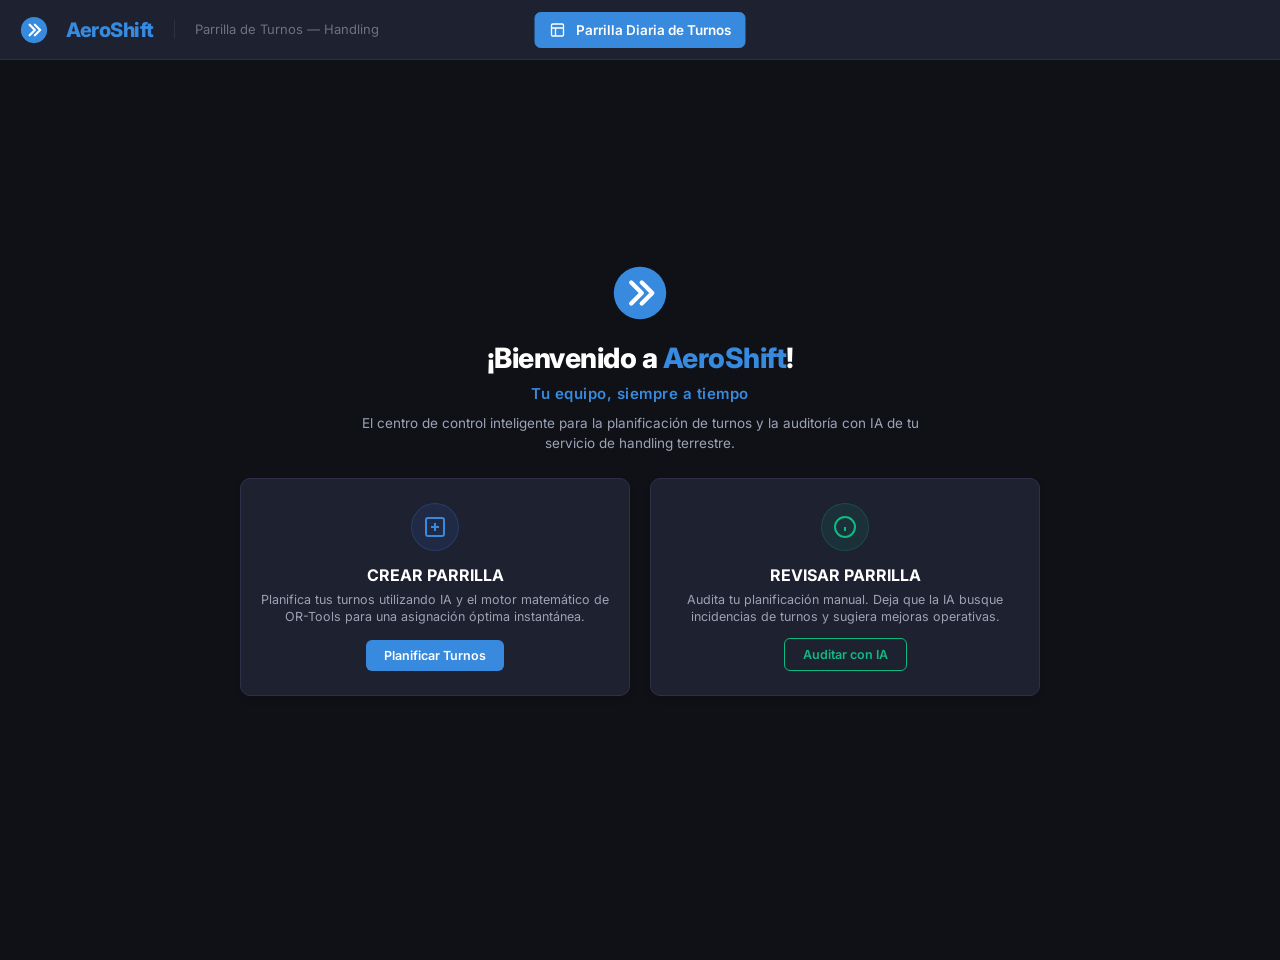
==== commit df29490a: "Quita fecha, Hoy y Exportar de la cabecera" ====
--- a/index.html
+++ b/index.html
@@ -86,30 +86,15 @@
     </div>
 
     <!-- CENTRAL NAV TABS INSIDE HEADER -->
-    <div class="header-center">
-      <button class="nav-tab active" id="tabParrilla" onclick="switchView('parrilla')">
+    <div class="header-center" style="position:absolute; left:50%; transform:translateX(-50%);">
+      <input type="date" id="currentDate" style="display:none;" aria-hidden="true">
+      <button class="nav-tab active" id="tabParrilla" style="color:#fff; background:var(--primary); border-color:var(--primary);" onclick="switchView('parrilla')" title="Volver a la parrilla">
         <svg width="16" height="16" viewBox="0 0 24 24" fill="none" stroke="currentColor" stroke-width="2" style="display:inline-block; vertical-align:middle; margin-right:4px;"><rect x="3" y="3" width="18" height="18" rx="2" ry="2"/><line x1="3" y1="9" x2="21" y2="9"/><line x1="9" y1="21" x2="9" y2="9"/></svg>
         Parrilla Diaria de Turnos
       </button>
     </div>
 
-    <div class="header-right">
-      <div class="date-nav">
-        <button class="btn-icon" onclick="changeDate(-1)" title="Día anterior">
-          <svg width="18" height="18" viewBox="0 0 24 24" fill="none" stroke="currentColor" stroke-width="2"><path d="M15 18l-6-6 6-6"/></svg>
-        </button>
-        <input type="date" id="currentDate" onchange="renderSchedule()">
-        <button class="btn-icon" onclick="changeDate(1)" title="Día siguiente">
-          <svg width="18" height="18" viewBox="0 0 24 24" fill="none" stroke="currentColor" stroke-width="2"><path d="M9 18l6-6-6-6"/></svg>
-        </button>
-        <button class="btn-sm btn-secondary" onclick="setToday()">Hoy</button>
-      </div>
-      <button class="btn-sm btn-secondary" onclick="exportCSV()" title="Exportar a CSV">
-        <svg width="16" height="16" viewBox="0 0 24 24" fill="none" stroke="currentColor" stroke-width="2"><path d="M21 15v4a2 2 0 01-2 2H5a2 2 0 01-2-2v-4"/><polyline points="7 10 12 15 17 10"/><line x1="12" y1="15" x2="12" y2="3"/></svg>
-        Exportar
-      </button>
-    </div>
-  </header>
+</header>
 
   <!-- WELCOME PORTAL -->
   <div class="app-layout" id="viewInicio" style="display: flex; align-items: center; justify-content: center; height: calc(100vh - var(--header-height)); margin-top: var(--header-height); padding: 24px 40px; background: var(--bg-body); overflow: hidden;">
@@ -385,7 +370,7 @@
                       AGENTES <span style="color: var(--primary); font-size: 10px; font-weight: bold; background: rgba(55,138,221,0.15); border-radius: 50%; width: 14px; height: 14px; display: inline-block; text-align: center; line-height: 14px; margin-left: 2px; vertical-align: middle;">i</span>
                       <div class="tooltip-box">
                         <strong style="color: var(--primary); font-size: 11px; display: block; margin-bottom: 4px;">Asignación Forzada</strong>
-                        Escribe el nombre de un agente específico únicamente si quieres forzar a que realice este embarque.
+                        Pulsa en el ✏️ para escribir el nombre que debe embarcar este vuelo. Varios: separados por comas.
                       </div>
                     </div>
                   </th>
@@ -431,7 +416,7 @@
           <span style="font-size:11px; color:#9CA3B4; letter-spacing:.5px;">VISTA</span>
           <button class="btn-vista active" id="btnVistaVertical" onclick="cambiarVistaParrilla('vertical')">▦ Vertical</button>
           <button class="btn-vista" id="btnVistaHorizontal" onclick="cambiarVistaParrilla('horizontal')">▤ Horizontal</button>
-          <button onclick="descargarParrilla()" aria-label="Descargar en Excel lo que estés viendo" style="background: #9CA3B4; border: 1px solid #999999; color: #ffffff; width: 38px; height: 38px; padding: 0; border-radius: 4px; cursor: pointer; font-size: 22px; line-height: 1; font-family: 'Inter', -apple-system, BlinkMacSystemFont, sans-serif; font-weight: 700; display: flex; align-items: center; justify-content: center; transition: all 0.15s; margin: 0;" onmouseover="this.style.background='#378add'; this.style.color='#fff'; this.style.borderColor='#378add'" onmouseout="this.style.background='#9CA3B4'; this.style.color='#fff'; this.style.borderColor='#999999'">
+          <button onclick="descargarParrilla()" aria-label="Descargar en Excel lo que estés viendo" style="background: #378add; border: 1px solid #378add; color: #ffffff; width: 38px; height: 38px; padding: 0; border-radius: 4px; cursor: pointer; font-size: 22px; line-height: 1; font-family: 'Inter', -apple-system, BlinkMacSystemFont, sans-serif; font-weight: 700; display: flex; align-items: center; justify-content: center; transition: all 0.15s; margin: 0;" onmouseover="this.style.background='#1e70c5'; this.style.color='#fff'; this.style.borderColor='#1e70c5'; this.style.transform='translateY(-1px)'" onmouseout="this.style.background='#378add'; this.style.color='#fff'; this.style.borderColor='#378add'; this.style.transform='none'">
             ⇩
           </button>
         </span>
@@ -719,7 +704,7 @@
           <div class="reg-grid">
             <div>
               <label class="reg-lbl" for="regGapMZDeseado">Tiempo deseado</label>
-              <input type="number" id="regGapMZDeseado" value="65" step="5" min="55" max="240">
+              <input type="number" id="regGapMZDeseado" value="60" step="5" min="55" max="240">
             </div>
             <div>
               <label class="reg-lbl" for="regGapMZTol">Tolerancia</label>
@@ -733,7 +718,7 @@
           <div class="reg-grid">
             <div>
               <label class="reg-lbl" for="regGapDZDeseado">Tiempo deseado</label>
-              <input type="number" id="regGapDZDeseado" value="80" step="5" min="70" max="240">
+              <input type="number" id="regGapDZDeseado" value="75" step="5" min="70" max="240">
             </div>
             <div>
               <label class="reg-lbl" for="regGapDZTol">Tolerancia</label>
@@ -792,7 +777,7 @@
             </div>
             <div>
               <label class="reg-lbl" for="regCobJor">Tolerancia</label>
-              <select id="regCobJor" class="reg-select"><option selected>0</option><option>5</option><option>10</option></select>
+              <select id="regCobJor" class="reg-select"><option>0</option><option selected>5</option><option>10</option></select>
             </div>
           </div>
         </div>
@@ -816,25 +801,7 @@
       </div>
       <div class="modal-body">
         <div id="informeAviso" style="display:none; background:rgba(245,158,11,0.12); border:1px solid #f59e0b; border-radius:8px; padding:11px 13px; color:#f59e0b; font-size:12px; font-weight:700; margin:0 0 14px;"></div>
-        <div style="font-size:11px; font-weight:800; color:var(--primary); text-transform:uppercase; letter-spacing:.6px; margin:0 0 10px;">Embarques por agente <span style="color:#9ca3b4; font-weight:600; text-transform:none; letter-spacing:0;">(clica una columna para ordenar)</span></div>
-        <div style="max-height:300px; overflow-y:auto; border:1px solid #4a5164; border-radius:8px;">
-          <table style="width:100%; border-collapse:collapse; font-size:12px; color:#9ca3b4;">
-            <thead>
-              <tr style="position:sticky; top:0; background:#242736;">
-                <th onclick="ordenarInforme('nombre')" style="padding:9px 12px; text-align:left; cursor:pointer; color:#fff;">Agente ⇅</th>
-                <th onclick="ordenarInforme('rol')" style="padding:9px 12px; text-align:left; cursor:pointer; color:#fff;">Rol</th>
-                <th onclick="ordenarInforme('embarques')" style="padding:9px 12px; text-align:center; cursor:pointer; color:#fff;">Embarques ⇅</th>
-                <th onclick="ordenarInforme('horario')" style="padding:9px 12px; text-align:left; cursor:pointer; color:#fff;">Primera ⇅</th>
-                <th onclick="ordenarInforme('ultima')" style="padding:9px 12px; text-align:left; cursor:pointer; color:#fff;">Última</th>
-              </tr>
-            </thead>
-            <tbody id="informeTablaBody"></tbody>
-          </table>
-        </div>
-        <details style="margin-top:14px;">
-          <summary style="cursor:pointer; font-size:12px; font-weight:700; color:#fff;">Ver informe completo (texto)</summary>
-          <pre id="informeTexto" style="margin-top:10px; max-height:340px; overflow:auto; background:#121212; border:1px solid #4a5164; border-radius:8px; padding:14px; font-family:'Consolas','Courier New',monospace; font-size:11px; line-height:1.5; color:#9ca3b4; white-space:pre;"></pre>
-        </details>
+        <pre id="informeTexto" style="margin-top:0; max-height:520px; overflow:auto; background:#121212; border:1px solid #4a5164; border-radius:8px; padding:14px; font-family:'Consolas','Courier New',monospace; font-size:11px; line-height:1.5; color:#9ca3b4; white-space:pre;"></pre>
       </div>
       <div class="modal-footer">
         <button class="btn btn-primary" onclick="cerrarInforme()">Cerrar</button>
@@ -877,6 +844,6 @@
     </div>
   </div>
 
-  <script src="app.js?v=111"></script>
+  <script src="app.js?v=113"></script>
 </body>
 </html>
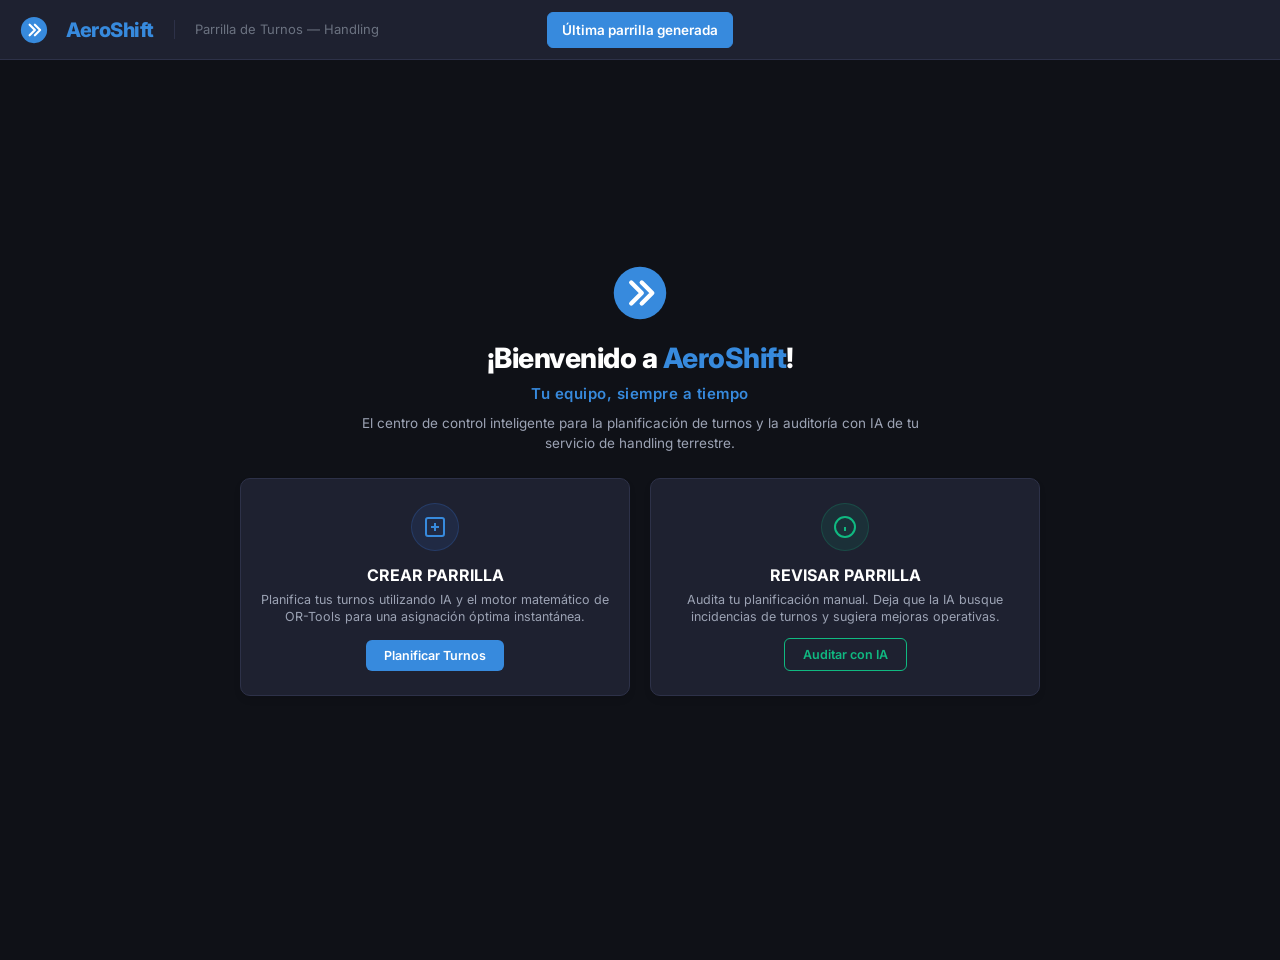
==== commit 9e299599: "Pestaña: Última parrilla generada" ====
--- a/index.html
+++ b/index.html
@@ -88,10 +88,7 @@
     <!-- CENTRAL NAV TABS INSIDE HEADER -->
     <div class="header-center" style="position:absolute; left:50%; transform:translateX(-50%);">
       <input type="date" id="currentDate" style="display:none;" aria-hidden="true">
-      <button class="nav-tab active" id="tabParrilla" style="color:#fff; background:var(--primary); border-color:var(--primary);" onclick="switchView('parrilla')" title="Volver a la parrilla">
-        <svg width="16" height="16" viewBox="0 0 24 24" fill="none" stroke="currentColor" stroke-width="2" style="display:inline-block; vertical-align:middle; margin-right:4px;"><rect x="3" y="3" width="18" height="18" rx="2" ry="2"/><line x1="3" y1="9" x2="21" y2="9"/><line x1="9" y1="21" x2="9" y2="9"/></svg>
-        Parrilla Diaria de Turnos
-      </button>
+      <button class="nav-tab active" id="tabParrilla" style="color:#fff; background:var(--primary); border-color:var(--primary);" onclick="switchView('parrilla')" title="Ir a la última parrilla generada">Última parrilla generada</button>
     </div>
 
 </header>
